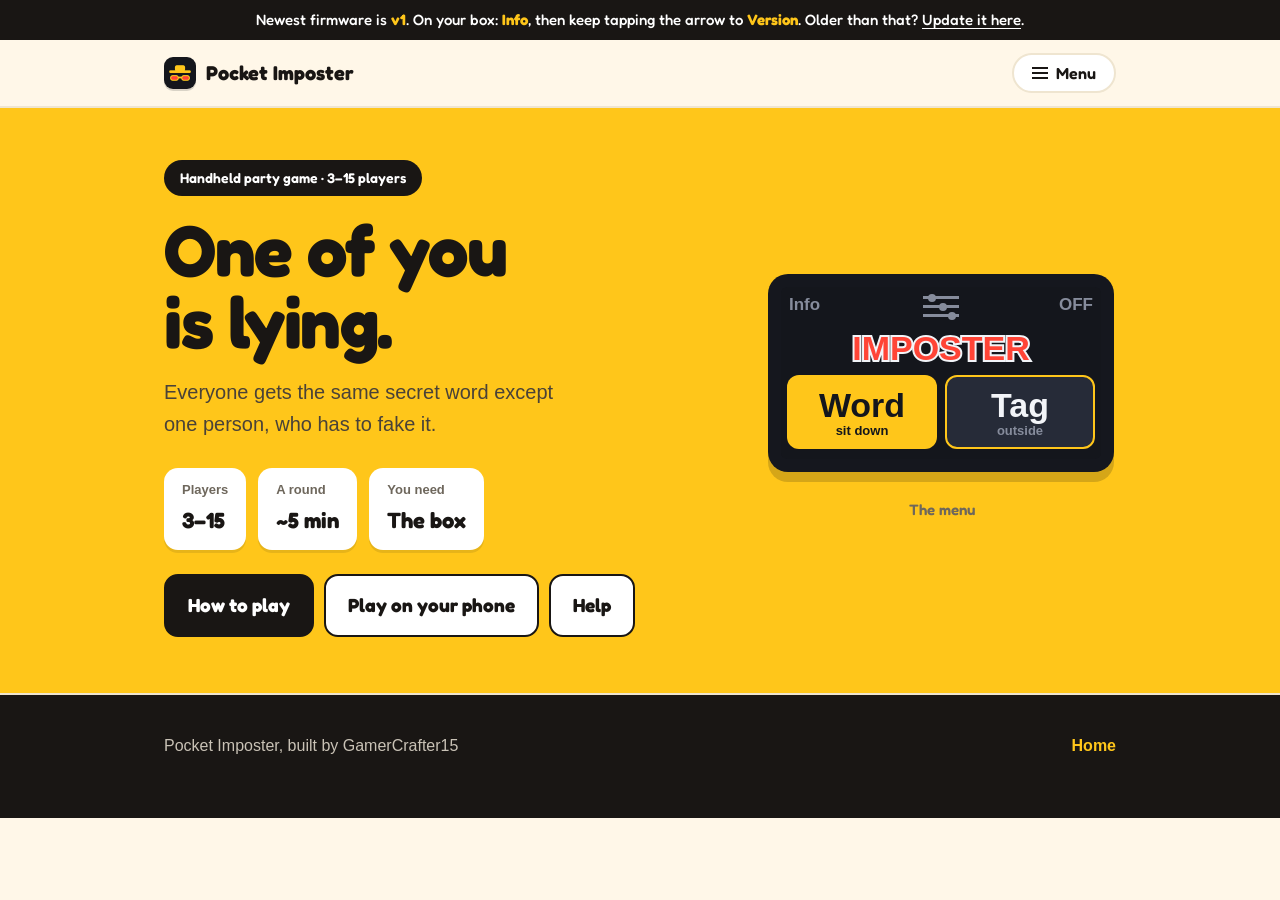
==== index.html @ 40a809a8 "Menu: grouped (Learn / Your box / Help) with an icon on every link Co-Authored-By: Claude Opus 5.5 <" ====
<!doctype html>
<html lang="en">
<head>
<!-- shell:head (generated by tools/site_shell.py - edit there, not here) -->
<meta charset="utf-8">
<meta name="viewport" content="width=device-width,initial-scale=1">
<meta name="robots" content="noindex,nofollow">
<meta name="theme-color" content="#FFC61A">
<link rel="preconnect" href="https://fonts.googleapis.com">
<link rel="preconnect" href="https://fonts.gstatic.com" crossorigin>
<link href="https://fonts.googleapis.com/css2?family=Fredoka:wght@500;600;700&display=swap" rel="stylesheet">
<link rel="stylesheet" href="site.css">
<link rel="icon" type="image/png" href="logo.png">
<link rel="apple-touch-icon" href="apple-touch-icon.png">
<!-- /shell:head -->
<title>Pocket Imposter</title>
<meta name="description" content="How to play Pocket Imposter, the handheld party game. One of you is lying.">
</head>
<body>
<!-- shell:top (generated by tools/site_shell.py - edit there, not here) -->
<div class="vbar" id="vbar">On your box, <b>Info</b> shows which version it's on.
<a href="update/">Update it here</a>.</div>
<div class="bar"><div class="wrap">
  <a class="brand" href="./"><span class="mark"></span><span class="bname">Pocket Imposter</span></a>
  <button class="menubtn" type="button" aria-expanded="false" aria-controls="sitenav"><span class="ico"></span>Menu</button>
  <nav id="sitenav">
    <div class="navrow"><a href="./" aria-current="page"><svg class="nico" viewBox="0 0 24 24" aria-hidden="true" fill="none" stroke="currentColor" stroke-width="2" stroke-linecap="round" stroke-linejoin="round"><path d="M3 11l9-7 9 7"/><path d="M5 10v10h5v-6h4v6h5V10"/></svg><span>Home</span></a><a href="play/" class="navplay"><svg class="nico" viewBox="0 0 24 24" aria-hidden="true" fill="none" stroke="currentColor" stroke-width="2" stroke-linecap="round" stroke-linejoin="round"><rect x="6" y="2" width="12" height="20" rx="3"/><path d="M10.5 9l4 3-4 3z" fill="currentColor"/></svg><span>Play</span></a></div>
    <div class="navsec navsec-learn"><div class="navh">Learn the game</div><div class="navrow"><a href="how-to-play/"><svg class="nico" viewBox="0 0 24 24" aria-hidden="true" fill="none" stroke="currentColor" stroke-width="2" stroke-linecap="round" stroke-linejoin="round"><path d="M3 5h6a3 3 0 0 1 3 3v12a2 2 0 0 0-2-2H3z"/><path d="M21 5h-6a3 3 0 0 0-3 3v12a2 2 0 0 1 2-2h7z"/></svg><span>How to play</span></a><a href="word/"><svg class="nico" viewBox="0 0 24 24" aria-hidden="true" fill="none" stroke="currentColor" stroke-width="2" stroke-linecap="round" stroke-linejoin="round"><path d="M4 5h16v11H10l-5 4v-4H4z"/></svg><span>Word mode</span></a><a href="tag/"><svg class="nico" viewBox="0 0 24 24" aria-hidden="true" fill="none" stroke="currentColor" stroke-width="2" stroke-linecap="round" stroke-linejoin="round"><path d="M8 12V5.5a1.5 1.5 0 0 1 3 0V11"/><path d="M11 11V4.5a1.5 1.5 0 0 1 3 0V11"/><path d="M14 11V6.5a1.5 1.5 0 0 1 3 0V14a7 7 0 0 1-7 7 6 6 0 0 1-6-6v-2.5a1.5 1.5 0 0 1 3 0V14"/></svg><span>Tag mode</span></a><a href="tips/"><svg class="nico" viewBox="0 0 24 24" aria-hidden="true" fill="none" stroke="currentColor" stroke-width="2" stroke-linecap="round" stroke-linejoin="round"><path d="M9 18h6"/><path d="M10 21h4"/><path d="M12 3a6 6 0 0 0-4 10.5c.7.7 1 1.5 1 2.5h6c0-1 .3-1.8 1-2.5A6 6 0 0 0 12 3z"/></svg><span>Quick tips</span></a></div></div>
    <div class="navsec navsec-box"><div class="navh">Your box</div><div class="navrow"><a href="settings/"><svg class="nico" viewBox="0 0 24 24" aria-hidden="true" fill="none" stroke="currentColor" stroke-width="2" stroke-linecap="round" stroke-linejoin="round"><path d="M4 7h9M17 7h3M4 17h3M11 17h9"/><circle cx="15" cy="7" r="2"/><circle cx="9" cy="17" r="2"/></svg><span>Settings</span></a><a href="lock/"><svg class="nico" viewBox="0 0 24 24" aria-hidden="true" fill="none" stroke="currentColor" stroke-width="2" stroke-linecap="round" stroke-linejoin="round"><rect x="5" y="11" width="14" height="10" rx="2"/><path d="M8 11V8a4 4 0 0 1 8 0v3"/></svg><span>Lock</span></a><a href="update/"><svg class="nico" viewBox="0 0 24 24" aria-hidden="true" fill="none" stroke="currentColor" stroke-width="2" stroke-linecap="round" stroke-linejoin="round"><path d="M12 4v11"/><path d="M7 10l5 5 5-5"/><path d="M5 20h14"/></svg><span>Update</span></a><a href="calibrate/"><svg class="nico" viewBox="0 0 24 24" aria-hidden="true" fill="none" stroke="currentColor" stroke-width="2" stroke-linecap="round" stroke-linejoin="round"><circle cx="12" cy="12" r="7"/><circle cx="12" cy="12" r="2" fill="currentColor"/><path d="M12 2v3M12 19v3M2 12h3M19 12h3"/></svg><span>Fix touch</span></a></div></div>
    <div class="navsec navsec-help"><div class="navh">Help</div><div class="navrow"><a href="questions/"><svg class="nico" viewBox="0 0 24 24" aria-hidden="true" fill="none" stroke="currentColor" stroke-width="2" stroke-linecap="round" stroke-linejoin="round"><circle cx="12" cy="12" r="9"/><path d="M9.5 9.5a2.5 2.5 0 1 1 3.4 2.3c-.6.3-.9.8-.9 1.4v.6"/><path d="M12 17.2v.1"/></svg><span>Questions</span></a><a href="feedback/"><svg class="nico" viewBox="0 0 24 24" aria-hidden="true" fill="none" stroke="currentColor" stroke-width="2" stroke-linecap="round" stroke-linejoin="round"><rect x="3" y="5" width="18" height="14" rx="2"/><path d="M3 7l9 6 9-6"/></svg><span>Feedback</span></a></div></div>
  </nav>
</div></div>
<!-- /shell:top -->

<main>
<header class="hero" id="top"><div class="wrap"><div class="grid">
  <div>
    <span class="pill">Handheld party game · 3–15 players</span>
    <h1>One of you<br>is lying.</h1>
    <p class="sub">Everyone gets the same secret word except one person, who has to fake it.</p>
    <dl class="facts">
      <div><dt>Players</dt><dd>3–15</dd></div>
      <div><dt>A round</dt><dd>~5 min</dd></div>
      <div><dt>You need</dt><dd>The box</dd></div>
    </dl>
    <div class="herobtns">
      <a class="go" href="how-to-play/">How to play</a>
      <a class="alt" href="play/">Play on your phone</a>
      <a class="alt" href="help/">Help</a>
    </div>
  </div>
  <div class="shot">
    <div class="frame"><div class="bezel"><div class="screen">
      <div class="s12 dim" style="left:8px;top:9px">Info</div>
      <div style="left:142px;top:8px;width:36px;height:23px">
        <div style="left:0;top:1px;width:36px;height:3px;background:#868C9C"></div>
        <div style="left:5px;top:-1px;width:8px;height:8px;border-radius:50%;background:#868C9C"></div>
        <div style="left:0;top:10px;width:36px;height:3px;background:#868C9C"></div>
        <div style="left:16px;top:8px;width:8px;height:8px;border-radius:50%;background:#868C9C"></div>
        <div style="left:0;top:19px;width:36px;height:3px;background:#868C9C"></div>
        <div style="left:25px;top:17px;width:8px;height:8px;border-radius:50%;background:#868C9C"></div>
      </div>
      <div class="s12 dim" style="right:8px;top:9px">OFF</div>
      <div class="s24 ctr" style="top:44px;color:#FF4436;-webkit-text-stroke:4px #F2F4F8;
        paint-order:stroke fill">IMPOSTER</div>
      <div class="btn" style="left:6px;top:88px;width:150px;height:74px;background:#FFC61A;
        flex-direction:column;gap:2px">
        <span class="s24" style="color:#14161C;position:static">Word</span>
        <span style="color:#14161C;position:static;font-size:13px;font-weight:600">sit down</span></div>
      <div class="btn" style="left:164px;top:88px;width:150px;height:74px;background:#262B38;
        border:2px solid #FFC61A;flex-direction:column;gap:2px">
        <span class="s24" style="position:static">Tag</span>
        <span class="dim" style="position:static;font-size:13px;font-weight:600">outside</span></div>
    </div></div></div>
    <p class="cap">The menu</p>
  </div>
</div></div></header>
</main>

<!-- shell:bottom (generated by tools/site_shell.py - edit there, not here) -->
<footer><div class="wrap">
  <span>Pocket Imposter, built by GamerCrafter15</span>
  <span><a href="./">Home</a></span>
</div></footer>
<script src="site.js" data-root=""></script>
<!-- /shell:bottom -->
</body>
</html>
---- site.css ----
/* Shared by every page of the rules site. Split out of the old single
   page on 2026-10-13 so ten pages don't each carry a copy. */
/* Light, warm and colourful, the way party-game sites actually look. Checked
   against the real ones first: Exploding Kittens sits on cream #fcf8ee,
   Jackbox on near-white with a bright red, Cards Against Humanity on blocks of
   saturated yellow and cyan. Not one of them uses monospace or a near-black
   ground - which is exactly why the previous version read as a hacker terminal.
   The device pictures are drawn in CSS at the firmware's real coordinates. */
:root{
  --cream:#FFF7E8;
  --paper:#FFFFFF;
  --ink:#191614;
  --mut:#6E675C;
  --gold:#FFC61A;
  --red:#E8412F;
  --green:#12A05B;
  --line:#EFE5D0;
  --shadow:0 3px 0 rgba(25,22,20,.10);
  --disp:"Fredoka",-apple-system,BlinkMacSystemFont,"Segoe UI",sans-serif;
  --sans:-apple-system,BlinkMacSystemFont,"Segoe UI",Roboto,"Helvetica Neue",Arial,sans-serif;
}
*{box-sizing:border-box}
/* A class with a display on it outranks the browser's own [hidden] rule, so
   without this the hidden update note stays on screen. */
[hidden]{display:none!important}
html{-webkit-text-size-adjust:100%;scroll-behavior:smooth}
body{margin:0;background:var(--cream);color:var(--ink);font-family:var(--sans);
  font-size:18px;line-height:1.6;-webkit-font-smoothing:antialiased;overflow-x:clip}
.wrap{max-width:1000px;margin:0 auto;padding:0 24px}
.narrow{max-width:660px}

/* ---------- nav ---------- */
.bar{position:sticky;top:0;z-index:20;background:rgba(255,247,232,.94);
  backdrop-filter:blur(8px);border-bottom:2px solid var(--line)}
.bar .wrap{display:flex;align-items:center;gap:12px;height:66px;min-width:0}
.brand{display:flex;align-items:center;gap:10px;text-decoration:none;color:var(--ink);
  font-family:var(--disp);font-weight:700;font-size:20px;white-space:nowrap;flex:0 0 auto}
.mark{width:32px;height:32px;border-radius:9px;flex:none;
  background:#14161C url(logo.png) center/cover;box-shadow:0 2px 0 rgba(0,0,0,.15)}
/* ⚠ No sideways scrolling, at any width - he called it out by name. The old
   bar squeezed ten links into a row that could never hold them and let it
   scroll. Now: a single row when there's genuinely room for every link, and
   below that a Menu button that drops every link down as a grid. The bar gets
   a wider track than the page body so a normal laptop still sees the row.
   Measured: brand 188 + gap 12 + eleven links 862 + padding 48 = 1110. The
   switch is at 1160, leaving 50px for a font that renders a little wider on
   someone else's machine - a row that doesn't fit would push the page sideways. */
.bar .wrap{max-width:1000px;position:relative}
/* Just the logo and a Menu button, at every width. Eleven links across the top
   was "too many buttons"; every page lives in the menu instead. */
.menubtn{margin-left:auto;display:inline-flex;font:600 16px/1 var(--disp);color:var(--ink);
  background:#fff;border:2px solid var(--line);border-radius:999px;padding:10px 18px;
  cursor:pointer;align-items:center;gap:8px}
.menubtn:focus-visible,.bar nav a:focus-visible{outline:3px solid var(--ink);outline-offset:2px}
.menubtn .ico{width:16px;height:2px;background:currentColor;position:relative;display:inline-block}
.menubtn .ico::before,.menubtn .ico::after{content:"";position:absolute;left:0;width:16px;height:2px;background:currentColor}
.menubtn .ico::before{top:-5px}.menubtn .ico::after{top:5px}
.bar nav{display:none;position:absolute;left:0;right:0;top:100%;margin:0;background:var(--cream);
  border-bottom:2px solid var(--line);padding:12px 16px 16px;gap:12px;box-shadow:0 12px 24px rgba(0,0,0,.08);
  max-height:calc(100vh - 80px);overflow-y:auto}
.bar.open nav{display:grid}
/* Groups: a small label, then two links side by side. The icon tile takes the
   group's colour, so Learn / Your box / Help read apart at a glance. */
.navh{font:600 12px/1 var(--disp);letter-spacing:.08em;text-transform:uppercase;color:var(--mut);
  margin:0 0 6px 4px}
.navrow{display:grid;grid-template-columns:1fr 1fr;gap:6px}
.bar nav a{display:flex;align-items:center;gap:10px;font-family:var(--disp);font-weight:600;font-size:16px;
  text-decoration:none;padding:8px 10px;background:#fff;border:2px solid var(--line);border-radius:12px;
  color:var(--ink);white-space:nowrap;min-width:0}
.bar nav a span{overflow:hidden;text-overflow:ellipsis}
.bar nav a:hover{border-color:var(--ink)}
.nico{width:32px;height:32px;padding:6px;border-radius:9px;flex:none;background:var(--line);color:var(--ink)}
.navsec-learn .nico{background:#FDE3DE;color:var(--red)}
.navsec-box .nico{background:#DDF3E7;color:var(--green)}
.navsec-help .nico{background:#E9E4F8;color:#5B45B8}
.bar nav a.navplay{background:var(--gold);border-color:var(--gold)}
.bar nav a.navplay .nico{background:var(--ink);color:var(--gold)}
/* On a computer the menu is a panel under the button, not a full-width sheet. */
@media(min-width:700px){
  .bar nav{left:auto;right:24px;width:440px;top:calc(100% + 8px);border:2px solid var(--line);
    border-radius:16px}
}
@media(max-width:520px){ .bname{display:none} }

/* ---------- hero ---------- */
.hero{background:var(--gold);border-bottom:2px solid var(--line);padding:52px 0 56px}
.hero .grid{display:grid;gap:36px;align-items:center}
@media(min-width:880px){.hero .grid{grid-template-columns:1fr auto;gap:52px}}
.heroplay{margin:22px 0 0;display:flex;flex-wrap:wrap;align-items:center;gap:10px 14px}
.playbtn{display:inline-block;background:var(--ink);color:#fff;font-family:var(--disp);
  font-weight:700;font-size:19px;padding:13px 22px;border-radius:14px;text-decoration:none}
.playbtn:hover{filter:brightness(1.25)}
.heroplay span{font-size:15px;opacity:.8}
.pill{display:inline-block;background:var(--ink);color:#fff;font-family:var(--disp);
  font-weight:600;font-size:14px;padding:7px 16px;border-radius:999px;margin:0 0 18px}
h1{font-family:var(--disp);font-weight:700;font-size:clamp(42px,8.5vw,72px);line-height:1;
  margin:0;letter-spacing:-.02em}
.hero .sub{margin:18px 0 0;font-size:20px;max-width:20em;color:#4A4238;font-weight:500}
.facts{display:flex;gap:12px;margin:28px 0 0;flex-wrap:wrap}
.facts div{background:#fff;border-radius:14px;padding:12px 18px;box-shadow:var(--shadow)}
.facts dt{font-size:13px;color:var(--mut);margin:0;font-weight:600}
.facts dd{margin:2px 0 0;font-family:var(--disp);font-weight:700;font-size:22px}

/* ---------- the device, drawn in CSS ---------- */
.shot{display:flex;flex-direction:column;align-items:center;gap:12px;--s:1}
.frame{width:calc(348px * var(--s));height:calc(200px * var(--s))}
.bezel{background:#15171E;border-radius:20px;padding:13px;width:max-content;
  box-shadow:0 10px 0 rgba(25,22,20,.18);transform:scale(var(--s));transform-origin:top left}
/* line-height:1 is load-bearing, not styling. Every "top" in these pictures is
   the firmware's own y, and the firmware measures a text's box from the top of
   the letters. Inheriting the body's 1.6 put half the leading above every
   string and pushed the letters roughly ten pixels down their own box, which
   is how IMPOSTER ended up sitting on the Word and Tag buttons and how the big
   numbers on the tag screen ended up on top of their captions. */
.screen{width:320px;height:172px;position:relative;overflow:hidden;border-radius:6px;
  background:#14161C;color:#F2F4F8;font-weight:700;line-height:1;
  font-family:"Helvetica Neue",Arial,sans-serif}
.screen *{position:absolute}
/* Quick tips. Numbered badges sit on the mockups and repeat down the legend, so
   a reader can go either way: spot an icon and look it up, or read the list and
   find the icon. Rings rather than arrows - an arrow needs room outside the
   element it points at, and this panel is 320x172 with no margin to spare. */
.guide{display:grid;gap:34px 30px;grid-template-columns:repeat(auto-fit,minmax(340px,1fr));
  margin-top:26px}
.guide>div{min-width:0}
.gtitle{font-family:var(--disp);font-weight:700;font-size:20px;margin:0 0 12px}
.ring{border:2px solid #FF4436;border-radius:7px;
  box-shadow:0 0 0 3px rgba(255,68,54,.25);z-index:4}
.call{width:21px;height:21px;border-radius:50%;background:#FF4436;color:#fff;
  font-family:var(--disp);font-weight:700;font-size:13px;line-height:21px;
  text-align:center;box-shadow:0 0 0 2px #F2F4F8;z-index:5}
.legend{list-style:none;padding:0;margin:16px 0 0}
.legend li{display:grid;grid-template-columns:24px 1fr;gap:11px;align-items:start;
  padding:9px 0;border-top:1px solid var(--line);font-size:17px;line-height:1.5}
.legend li:first-child{border-top:0}
.legend .k{width:21px;height:21px;border-radius:50%;background:#FF4436;color:#fff;
  font-family:var(--disp);font-weight:700;font-size:13px;line-height:21px;text-align:center;
  margin-top:3px}
.cap{font-family:var(--disp);font-weight:600;font-size:15px;color:var(--mut);text-align:center}
@media(max-width:430px){.shot{--s:.80}}
@media(max-width:370px){.shot{--s:.70}}
.s12{font-size:17px}.s18{font-size:25px}.s24{font-size:34px}
.ctr{left:0;right:0;text-align:center}
.dim{color:#868C9C}
.back{left:6px;top:9px;width:50px;height:26px}
.back::before{content:"";position:absolute;left:0;top:2px;width:0;height:0;
  border-top:11px solid transparent;border-bottom:11px solid transparent;
  border-right:14px solid #F2F4F8}
.back::after{content:"";position:absolute;left:13px;top:7px;width:30px;height:12px;background:#F2F4F8}
.fwd{left:254px;top:140px;width:60px;height:26px}
.fwd::before{content:"";position:absolute;left:0;top:7px;width:36px;height:12px;background:#FFC61A}
.fwd::after{content:"";position:absolute;left:34px;top:2px;width:0;height:0;
  border-top:11px solid transparent;border-bottom:11px solid transparent;
  border-left:22px solid #FFC61A}
.box{left:10px;top:36px;width:300px;height:78px;border-radius:10px;background:#262B38}
.hold{left:112px;top:118px;width:96px;height:52px;border-radius:26px;background:#FF4436;border:3px solid #F2F4F8;box-sizing:border-box;display:flex;align-items:center;justify-content:center;font-size:17px;color:#fff}.hold.on{background:#3AC75A}.s9{font-size:13px;font-weight:400}.tile{position:absolute;background:#262B38;border-radius:10px}.gbar{position:absolute;background:#FFC61A;border-radius:8px;color:#14161C;display:flex;align-items:center;justify-content:center;font-size:17px}
.btn{border-radius:12px;display:flex;align-items:center;justify-content:center}
/* the top-bar icons, at the coordinates the firmware draws them: padlock
   centred on x 199, home on 250, settings on 296 */
.pad{left:190px;top:6px;width:18px;height:24px}
.pad::before{content:"";position:absolute;left:3px;top:1px;width:12px;height:12px;
  border-radius:50%;border:2px solid #FFC61A;box-sizing:border-box}
.pad::after{content:"";position:absolute;left:0;top:10px;width:18px;height:14px;
  border-radius:3px;background:#FFC61A}
.home{left:236px;top:7px;width:28px;height:23px}
.home::before{content:"";position:absolute;left:0;top:0;width:0;height:0;
  border-left:14px solid transparent;border-right:14px solid transparent;
  border-bottom:12px solid #868C9C}
.home::after{content:"";position:absolute;left:5px;top:10px;width:18px;height:13px;background:#868C9C}

/* ---------- sections ---------- */
/* Version banner. Slim, above everything, and it names the newest build
   rather than pretending to know what the reader is running - the page has no
   way to ask their box. Telling them where to look is the useful half. */
.vbar{background:var(--ink);color:#fff;font-family:var(--disp);font-weight:500;
  font-size:15px;line-height:1.45;padding:9px 18px;text-align:center}
.vbar b{font-weight:700;color:var(--yellow,#FFC61A)}
.vbar a{color:#fff;text-underline-offset:3px}
@media(max-width:560px){.vbar{font-size:13.5px;padding:8px 12px}}
section{padding:72px 0}
section.white{background:var(--paper);border-top:2px solid var(--line);
  border-bottom:2px solid var(--line)}
.tag{display:inline-block;font-family:var(--disp);font-weight:700;font-size:14px;
  padding:6px 14px;border-radius:999px;margin:0 0 14px}
.tag.g{background:#FFF0C2;color:#8A6200}
.tag.r{background:#FFE3DE;color:#B32A1B}
.tag.b{background:#E3ECFF;color:#1F4BA8}
h2{font-family:var(--disp);font-weight:700;font-size:clamp(29px,5vw,40px);line-height:1.1;
  margin:0;letter-spacing:-.02em}
.intro{margin:14px 0 0;font-size:19px;color:var(--mut);max-width:32em}
h3{font-family:var(--disp);font-weight:600;font-size:24px;margin:34px 0 2px}
p{margin:12px 0 0;max-width:33em}
ul{margin:14px 0 0;padding:0;list-style:none;max-width:33em}
ul li{position:relative;padding-left:26px;margin:11px 0}
ul li::before{content:"";position:absolute;left:0;top:9px;width:11px;height:11px;
  border-radius:50%;background:var(--gold);box-shadow:0 1px 0 rgba(0,0,0,.12)}
strong{font-weight:700}

.steps{display:grid;gap:16px;margin:28px 0 0;padding:0;list-style:none}
@media(min-width:720px){.steps{grid-template-columns:repeat(3,1fr)}}
.steps li{background:var(--cream);border-radius:18px;padding:22px;box-shadow:var(--shadow)}
.steps .n{width:38px;height:38px;border-radius:12px;background:var(--gold);
  font-family:var(--disp);font-weight:700;font-size:19px;display:flex;align-items:center;
  justify-content:center;margin-bottom:14px}
.steps b{display:block;font-family:var(--disp);font-weight:600;font-size:20px}
.steps span{color:var(--mut);font-size:17px}

.split{display:grid;gap:32px;margin:36px 0 0;align-items:center}
@media(min-width:820px){
  .split{grid-template-columns:1fr auto;gap:48px}
  .split.flip .shot{order:-1}
}

.note{background:var(--cream);border-radius:16px;padding:20px 22px;margin:26px 0 0;
  max-width:33em;box-shadow:var(--shadow)}
.note b{display:block;font-family:var(--disp);font-weight:700;font-size:17px;margin-bottom:4px}
.note p{margin:0;font-size:17px;color:var(--mut)}

.win{display:grid;gap:14px;margin:30px 0 0;max-width:33em}
@media(min-width:540px){.win{grid-template-columns:1fr 1fr}}
.win div{border-radius:18px;padding:20px;color:#fff;box-shadow:var(--shadow)}
.win .c{background:var(--green)}
.win .i{background:var(--red)}
.win b{display:block;font-family:var(--disp);font-weight:700;font-size:20px;margin-bottom:3px}
.win p{margin:0;font-size:17px;max-width:none}

table{width:100%;max-width:33em;border-collapse:separate;border-spacing:0 8px;margin:18px 0 0}
th{text-align:left;font-family:var(--disp);font-weight:600;font-size:15px;color:var(--mut);
  padding:0 14px}
th:last-child{text-align:right}
td{background:var(--cream);padding:14px;font-size:17px;font-weight:500}
td:first-child{border-radius:12px 0 0 12px}
td:last-child{border-radius:0 12px 12px 0;text-align:right;font-family:var(--disp);font-weight:700}

dl.ref{margin:24px 0 0}
dl.ref div{display:flex;gap:18px;background:var(--cream);border-radius:14px;padding:16px 18px;
  margin-bottom:10px;box-shadow:var(--shadow)}
dl.ref dt{flex:0 0 130px;font-family:var(--disp);font-weight:600;font-size:17px}
dl.ref dd{margin:0;color:var(--mut);font-size:17px}
@media(max-width:470px){dl.ref div{flex-direction:column;gap:2px}dl.ref dt{flex:none}}


/* ---------- report form ---------- */
.report{background:var(--ink);color:#fff}
.report h2{color:#fff}
.report .intro{color:#B9B1A4}
.report form{margin:26px 0 0;max-width:33em;display:grid;gap:12px}
.report label{font-family:var(--disp);font-weight:600;font-size:16px;color:#E6DFD3}
.report input,.report textarea{font-family:var(--sans);font-size:17px;width:100%;
  padding:14px 16px;border-radius:14px;border:2px solid #3A342C;background:#231F1B;
  color:#fff}
.report input:focus,.report textarea:focus{outline:none;border-color:var(--gold)}
.report textarea{min-height:130px;resize:vertical}
.report button{font-family:var(--disp);font-weight:700;font-size:19px;color:var(--ink);
  background:var(--gold);border:0;border-radius:14px;padding:16px 26px;cursor:pointer;
  box-shadow:0 4px 0 #B98C00;justify-self:start}
.report button:hover{background:#FFD34D}
.report button:active{transform:translateY(2px);box-shadow:0 2px 0 #B98C00}
.report .small{font-size:15px;color:#9A9186;margin-top:4px}
.report .small.bad{color:#FFB3A8}
/* the cream note sits on the dark section, so its heading needs its ink back */
.report .note b{color:var(--ink)}
.hp{position:absolute;left:-9999px}

/* the two feedback kinds, and the reply tick */
.report .pick{display:grid;gap:10px;margin:2px 0 6px}
@media(min-width:560px){.report .pick{grid-template-columns:1fr 1fr}}
.report .opt{display:flex;gap:12px;align-items:flex-start;background:#231F1B;
  border:2px solid #3A342C;border-radius:14px;padding:14px 16px;cursor:pointer}
.report .opt:has(input:checked){border-color:var(--gold);background:#2C261F}
.report .opt span{font-family:var(--sans);font-weight:400;font-size:15px;color:#9A9186}
.report .opt b{display:block;font-family:var(--disp);font-weight:600;font-size:17px;
  color:#E6DFD3;margin-bottom:2px}
.report .tick{display:flex;gap:12px;align-items:flex-start;cursor:pointer;
  font-family:var(--sans);font-weight:400;font-size:16px;color:#B9B1A4;margin:2px 0 0}
.report .opt input,.report .tick input{flex:none;width:20px;height:20px;margin:2px 0 0;
  padding:0;border:0;border-radius:0;background:none;accent-color:var(--gold)}

/* ---------- update your box ----------
   The button is Espressif's own web component. It talks to the board over Web
   Serial, which is why the browser list below is a hard requirement and not a
   recommendation - Safari and Firefox have no Web Serial at all, so there is
   nothing to fall back to. Same gold button as the feedback form, so the page
   does not sprout a second button style. */
esp-web-install-button{display:block;margin:22px 0 0}
.flashbtn{font-family:var(--disp);font-weight:700;font-size:19px;color:var(--ink);
  background:var(--gold);border:0;border-radius:14px;padding:16px 26px;cursor:pointer;
  box-shadow:0 4px 0 #B98C00}
.flashbtn:hover{background:#FFD34D}
.flashbtn:active{transform:translateY(2px);box-shadow:0 2px 0 #B98C00}
.warn{display:block;max-width:33em;margin:22px 0 0;font-weight:600;color:#B32A1B}

/* ---------- how far along the update is ----------
   The installer draws its own progress inside its dialog, but that lives in a
   shadow root the page cannot reach, and it is a thin grey line nobody reads.
   This is the same numbers, on the page, big enough to see from across a
   table. The percentage is the real one the flasher reports while it writes.
   There is deliberately no bar at all until writing actually starts, because a
   bar sitting at nought would be a lie about what the box is doing. Until then
   it says which stage it is on in words. */
.ustat{max-width:33em;margin:22px 0 0;background:var(--paper);border:2px solid var(--line);
  border-radius:18px;padding:20px 22px;box-shadow:var(--shadow)}
.ustat b{display:block;font-family:var(--disp);font-weight:700;font-size:21px;line-height:1.2}
.ustat.done b{color:var(--green)}
.ustat.bad b{color:var(--red)}
.ustat p{margin:6px 0 0;font-size:17px;color:var(--mut)}
.ubar{position:relative;height:46px;margin:16px 0 0;border-radius:14px;
  background:var(--line);overflow:hidden}
.ufill{position:absolute;left:0;top:0;bottom:0;width:0;border-radius:14px;
  background:var(--gold);transition:width .2s linear}
.ustat.done .ufill{background:var(--green)}
.upct{position:absolute;left:0;right:0;top:0;bottom:0;display:flex;align-items:center;
  justify-content:center;font-family:var(--disp);font-weight:700;font-size:21px;color:var(--ink)}
.ustat.done .upct{color:#fff}
@media(prefers-reduced-motion:reduce){.ufill{transition:none}}

/* a link that reads as a link on the cream ground */
a.more{color:var(--ink);font-family:var(--disp);font-weight:600;text-decoration:none;
  box-shadow:inset 0 -3px 0 var(--gold)}
a.more:hover{box-shadow:inset 0 -22px 0 var(--gold)}
footer{background:var(--ink);color:#C9C2B6;padding:38px 0 60px;font-size:16px}
footer .wrap{display:flex;flex-wrap:wrap;gap:10px;justify-content:space-between;align-items:center}
footer a{color:var(--gold);text-decoration:none;font-weight:600}

/* ---------- pages ---------- */
/* The page you're on, in the nav. */
.bar nav a[aria-current="page"]{border-color:var(--ink);background:#FFF0C2}
/* Home: one card per page instead of one endless page. */
.hub{padding:44px 0 64px}
.hub h2{margin:0 0 16px}
.pcards{display:grid;grid-template-columns:repeat(auto-fill,minmax(230px,1fr));gap:14px}
.pcard{display:flex;flex-direction:column;gap:4px;background:#fff;border:2px solid var(--line);
  border-radius:16px;padding:18px 18px 16px;text-decoration:none;color:var(--ink);box-shadow:var(--shadow)}
.pcard b{font-family:var(--disp);font-size:21px;font-weight:700}
.pcard span{color:var(--mut);font-size:16px;line-height:1.35}
.pcard:hover{border-color:var(--ink)}
.pcard:focus-visible{outline:3px solid var(--ink);outline-offset:2px}
.pcard.dark{background:var(--ink);border-color:var(--ink);color:#fff}
.pcard.dark span{color:#D8D0C2}


/* Home: three buttons and nothing else to choose from. */
.herobtns{display:flex;flex-wrap:wrap;gap:10px;margin:24px 0 0}
.herobtns a{display:inline-block;font-family:var(--disp);font-weight:700;font-size:19px;
  text-decoration:none;border-radius:14px;padding:14px 22px;border:2px solid var(--ink)}
.herobtns a.go{background:var(--ink);color:#fff}
.herobtns a.alt{background:#fff;color:var(--ink)}
.herobtns a:hover{filter:brightness(1.12)}
.herobtns a:focus-visible{outline:3px solid var(--ink);outline-offset:3px}
@media(max-width:520px){ .herobtns a{flex:1 1 100%;text-align:center} }
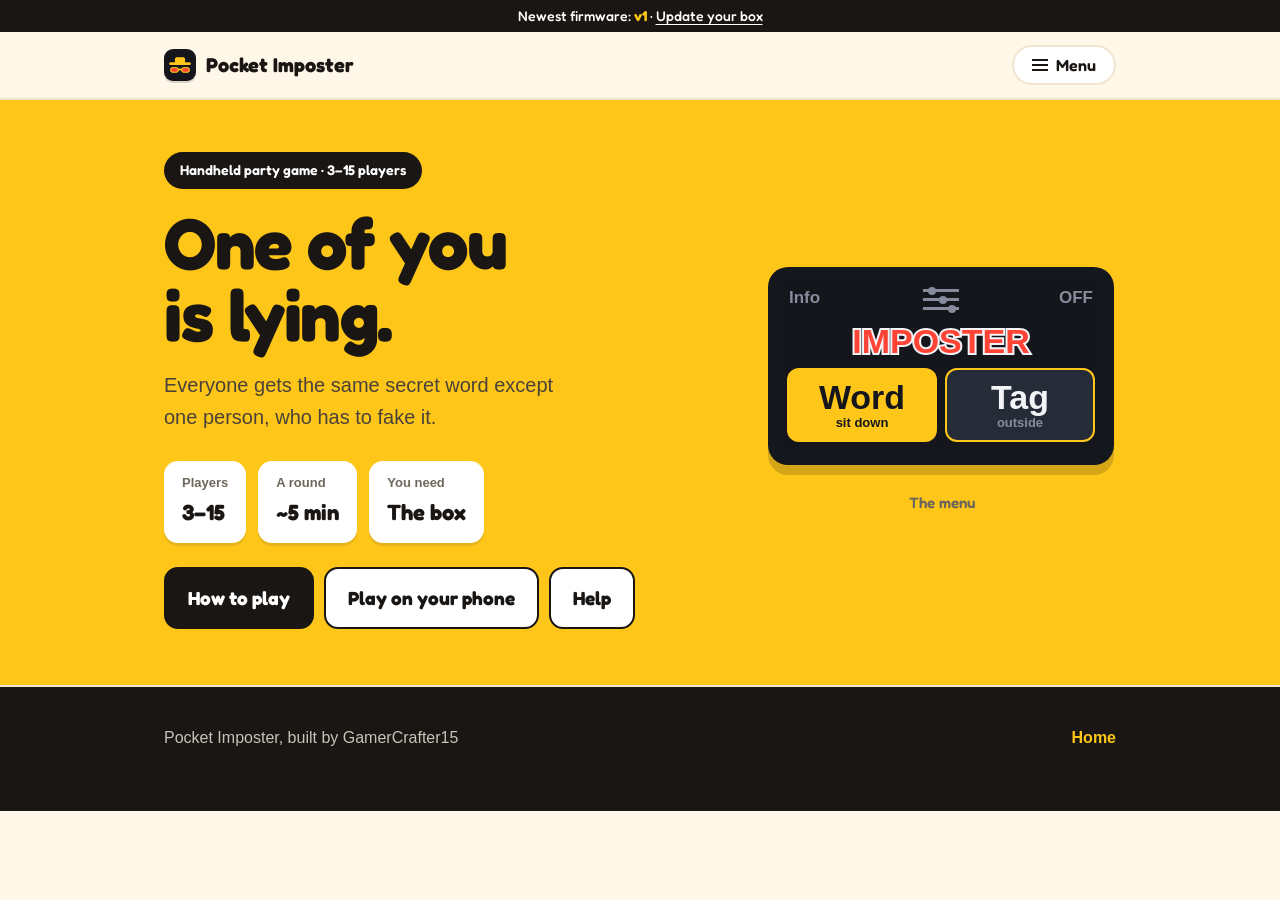
==== commit 9207afbf: "Back button on every page, page icons, Previous/Next, tap-to-open questions, shorter banner, a way o" ====
--- a/index.html
+++ b/index.html
@@ -18,8 +18,7 @@
 </head>
 <body>
 <!-- shell:top (generated by tools/site_shell.py - edit there, not here) -->
-<div class="vbar" id="vbar">On your box, <b>Info</b> shows which version it's on.
-<a href="update/">Update it here</a>.</div>
+<div class="vbar" id="vbar"><a href="update/">Update your box</a></div>
 <div class="bar"><div class="wrap">
   <a class="brand" href="./"><span class="mark"></span><span class="bname">Pocket Imposter</span></a>
   <button class="menubtn" type="button" aria-expanded="false" aria-controls="sitenav"><span class="ico"></span>Menu</button>
--- a/site.css
+++ b/site.css
@@ -48,6 +48,13 @@
 .bar .wrap{max-width:1000px;position:relative}
 /* Just the logo and a Menu button, at every width. Eleven links across the top
    was "too many buttons"; every page lives in the menu instead. */
+/* Back, on every page but home. Top left, where a phone puts it. */
+.backbtn{display:inline-flex;align-items:center;gap:2px;flex:none;font:600 16px/1 var(--disp);
+  color:var(--ink);text-decoration:none;background:#fff;border:2px solid var(--line);
+  border-radius:999px;padding:8px 14px 8px 8px}
+.backbtn svg{width:20px;height:20px}
+.backbtn:hover{border-color:var(--ink)}
+.backbtn:focus-visible{outline:3px solid var(--ink);outline-offset:2px}
 .menubtn{margin-left:auto;display:inline-flex;font:600 16px/1 var(--disp);color:var(--ink);
   background:#fff;border:2px solid var(--line);border-radius:999px;padding:10px 18px;
   cursor:pointer;align-items:center;gap:8px}
@@ -173,13 +180,20 @@
    rather than pretending to know what the reader is running - the page has no
    way to ask their box. Telling them where to look is the useful half. */
 .vbar{background:var(--ink);color:#fff;font-family:var(--disp);font-weight:500;
-  font-size:15px;line-height:1.45;padding:9px 18px;text-align:center}
+  font-size:14px;line-height:1.3;padding:7px 16px;text-align:center}
 .vbar b{font-weight:700;color:var(--yellow,#FFC61A)}
 .vbar a{color:#fff;text-underline-offset:3px}
-@media(max-width:560px){.vbar{font-size:13.5px;padding:8px 12px}}
+@media(max-width:560px){.vbar{font-size:13px;padding:6px 12px}}
 section{padding:72px 0}
+/* Phones: the heading was starting a thumb's length down the screen. */
+@media(max-width:560px){section{padding:36px 0 48px}}
 section.white{background:var(--paper);border-top:2px solid var(--line);
   border-bottom:2px solid var(--line)}
+/* The chip above each page heading: the same icon and colour as the menu
+   button that opens the page. */
+.ptag{display:inline-flex;align-items:center;gap:8px;font:700 15px/1 var(--disp);color:var(--ink);
+  background:#fff;border:2px solid var(--line);border-radius:999px;padding:4px 14px 4px 4px;margin:0 0 14px}
+.ptag .nico{width:30px;height:30px;padding:6px}
 .tag{display:inline-block;font-family:var(--disp);font-weight:700;font-size:14px;
   padding:6px 14px;border-radius:999px;margin:0 0 14px}
 .tag.g{background:#FFF0C2;color:#8A6200}
@@ -348,3 +362,32 @@
 .herobtns a:hover{filter:brightness(1.12)}
 .herobtns a:focus-visible{outline:3px solid var(--ink);outline-offset:3px}
 @media(max-width:520px){ .herobtns a{flex:1 1 100%;text-align:center} }
+
+/* ---------- previous / next ---------- */
+/* At the bottom of every page, in menu order, so the site reads front to back
+   without opening the menu. */
+.pager{display:grid;grid-template-columns:1fr 1fr;gap:10px;margin:0 auto 44px}
+.pg{display:flex;flex-direction:column;gap:8px;min-width:0;text-decoration:none;color:var(--ink);
+  background:#fff;border:2px solid var(--line);border-radius:16px;padding:12px 14px}
+.pg:hover{border-color:var(--ink)}
+.pg small{display:flex;align-items:center;gap:2px;font:600 12px/1 var(--disp);color:var(--mut);
+  letter-spacing:.08em;text-transform:uppercase}
+.pg small svg{width:15px;height:15px}
+.pg b{display:flex;align-items:center;gap:10px;font:600 17px/1.15 var(--disp);min-width:0}
+.pg .nico{width:30px;height:30px;padding:6px}
+.pg.next{align-items:flex-end;text-align:right}
+.pg.next b{flex-direction:row-reverse}
+
+/* ---------- questions ---------- */
+/* Tap a question to open it. A wall of answers was the "too many words". */
+.qa{background:#fff;border:2px solid var(--line);border-radius:14px;margin:0 0 8px}
+.qa summary{list-style:none;cursor:pointer;padding:14px 48px 14px 16px;position:relative;
+  font:600 17px/1.3 var(--disp)}
+.qa summary::-webkit-details-marker{display:none}
+.qa summary::after{content:"+";position:absolute;right:16px;top:50%;transform:translateY(-50%);
+  font:600 24px/1 var(--disp);color:var(--mut)}
+.qa[open] summary::after{content:"\2212"}
+.qa[open]{border-color:var(--ink)}
+.qa summary:focus-visible{outline:3px solid var(--ink);outline-offset:2px;border-radius:12px}
+.qa p{margin:0;padding:0 16px 16px;color:var(--mut);font-size:17px}
+.qas{margin:24px 0 0}
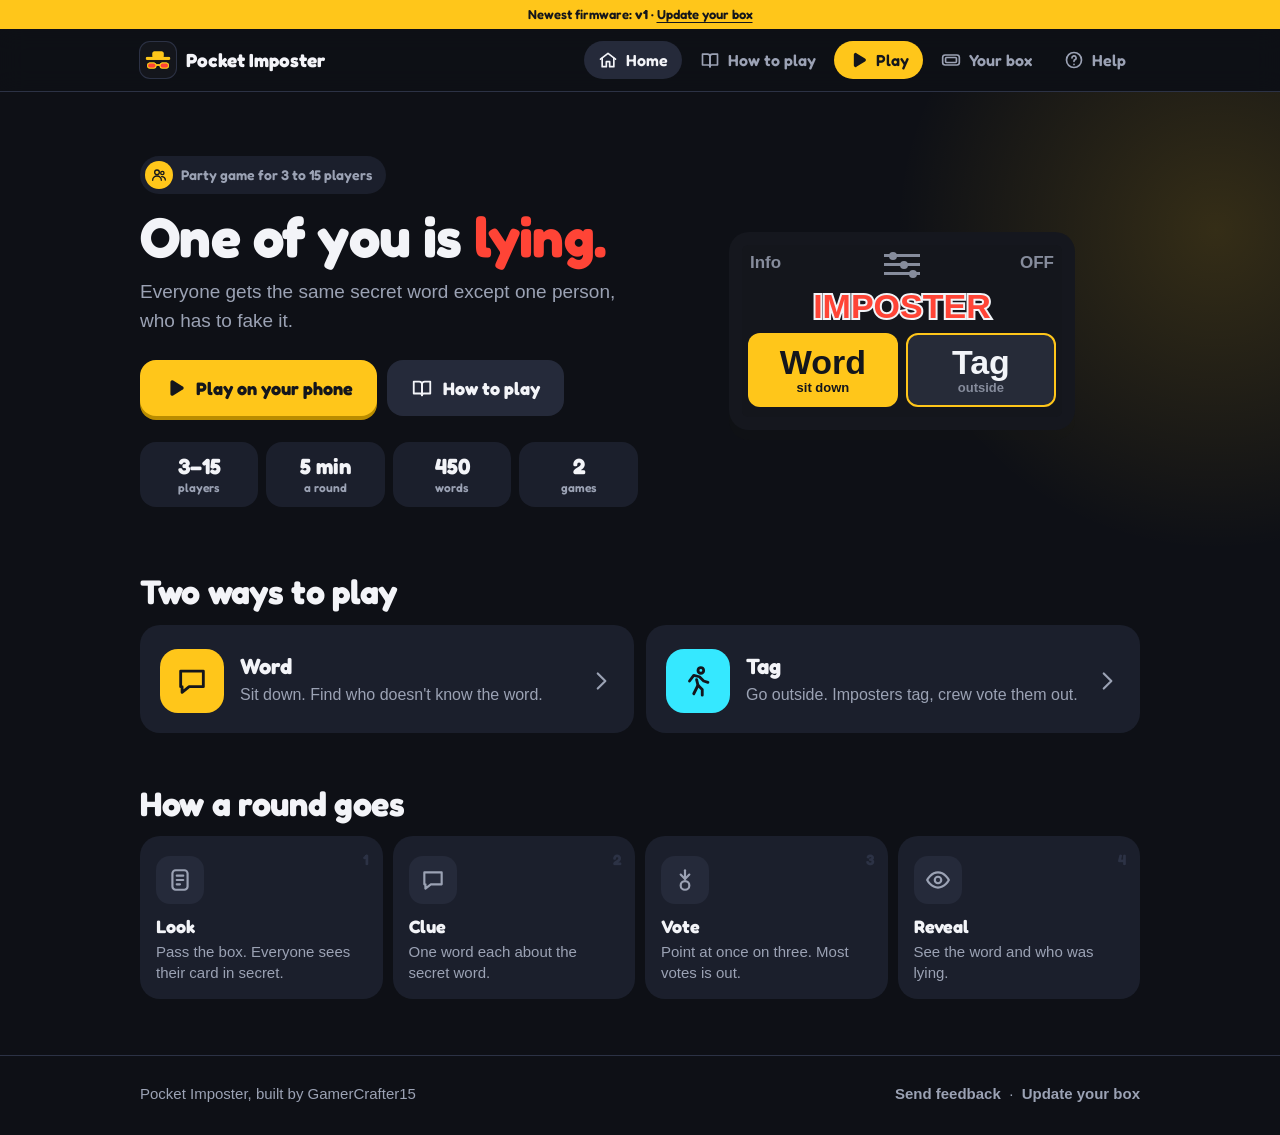
==== commit 8941eaaa: "Remake: dark game look, tab bar, 5 pages instead of 11 Home, How to play (Word/Tag switch), Play, Yo" ====
--- a/index.html
+++ b/index.html
@@ -3,9 +3,9 @@
 <head>
 <!-- shell:head (generated by tools/site_shell.py - edit there, not here) -->
 <meta charset="utf-8">
-<meta name="viewport" content="width=device-width,initial-scale=1">
+<meta name="viewport" content="width=device-width,initial-scale=1,viewport-fit=cover">
 <meta name="robots" content="noindex,nofollow">
-<meta name="theme-color" content="#FFC61A">
+<meta name="theme-color" content="#0E1016">
 <link rel="preconnect" href="https://fonts.googleapis.com">
 <link rel="preconnect" href="https://fonts.gstatic.com" crossorigin>
 <link href="https://fonts.googleapis.com/css2?family=Fredoka:wght@500;600;700&display=swap" rel="stylesheet">
@@ -14,38 +14,32 @@
 <link rel="apple-touch-icon" href="apple-touch-icon.png">
 <!-- /shell:head -->
 <title>Pocket Imposter</title>
-<meta name="description" content="How to play Pocket Imposter, the handheld party game. One of you is lying.">
+<meta name="description" content="Pocket Imposter: the handheld party game where one of you is lying.">
 </head>
 <body>
 <!-- shell:top (generated by tools/site_shell.py - edit there, not here) -->
 <div class="vbar" id="vbar"><a href="update/">Update your box</a></div>
-<div class="bar"><div class="wrap">
-  <a class="brand" href="./"><span class="mark"></span><span class="bname">Pocket Imposter</span></a>
-  <button class="menubtn" type="button" aria-expanded="false" aria-controls="sitenav"><span class="ico"></span>Menu</button>
-  <nav id="sitenav">
-    <div class="navrow"><a href="./" aria-current="page"><svg class="nico" viewBox="0 0 24 24" aria-hidden="true" fill="none" stroke="currentColor" stroke-width="2" stroke-linecap="round" stroke-linejoin="round"><path d="M3 11l9-7 9 7"/><path d="M5 10v10h5v-6h4v6h5V10"/></svg><span>Home</span></a><a href="play/" class="navplay"><svg class="nico" viewBox="0 0 24 24" aria-hidden="true" fill="none" stroke="currentColor" stroke-width="2" stroke-linecap="round" stroke-linejoin="round"><rect x="6" y="2" width="12" height="20" rx="3"/><path d="M10.5 9l4 3-4 3z" fill="currentColor"/></svg><span>Play</span></a></div>
-    <div class="navsec navsec-learn"><div class="navh">Learn the game</div><div class="navrow"><a href="how-to-play/"><svg class="nico" viewBox="0 0 24 24" aria-hidden="true" fill="none" stroke="currentColor" stroke-width="2" stroke-linecap="round" stroke-linejoin="round"><path d="M3 5h6a3 3 0 0 1 3 3v12a2 2 0 0 0-2-2H3z"/><path d="M21 5h-6a3 3 0 0 0-3 3v12a2 2 0 0 1 2-2h7z"/></svg><span>How to play</span></a><a href="word/"><svg class="nico" viewBox="0 0 24 24" aria-hidden="true" fill="none" stroke="currentColor" stroke-width="2" stroke-linecap="round" stroke-linejoin="round"><path d="M4 5h16v11H10l-5 4v-4H4z"/></svg><span>Word mode</span></a><a href="tag/"><svg class="nico" viewBox="0 0 24 24" aria-hidden="true" fill="none" stroke="currentColor" stroke-width="2" stroke-linecap="round" stroke-linejoin="round"><path d="M8 12V5.5a1.5 1.5 0 0 1 3 0V11"/><path d="M11 11V4.5a1.5 1.5 0 0 1 3 0V11"/><path d="M14 11V6.5a1.5 1.5 0 0 1 3 0V14a7 7 0 0 1-7 7 6 6 0 0 1-6-6v-2.5a1.5 1.5 0 0 1 3 0V14"/></svg><span>Tag mode</span></a><a href="tips/"><svg class="nico" viewBox="0 0 24 24" aria-hidden="true" fill="none" stroke="currentColor" stroke-width="2" stroke-linecap="round" stroke-linejoin="round"><path d="M9 18h6"/><path d="M10 21h4"/><path d="M12 3a6 6 0 0 0-4 10.5c.7.7 1 1.5 1 2.5h6c0-1 .3-1.8 1-2.5A6 6 0 0 0 12 3z"/></svg><span>Quick tips</span></a></div></div>
-    <div class="navsec navsec-box"><div class="navh">Your box</div><div class="navrow"><a href="settings/"><svg class="nico" viewBox="0 0 24 24" aria-hidden="true" fill="none" stroke="currentColor" stroke-width="2" stroke-linecap="round" stroke-linejoin="round"><path d="M4 7h9M17 7h3M4 17h3M11 17h9"/><circle cx="15" cy="7" r="2"/><circle cx="9" cy="17" r="2"/></svg><span>Settings</span></a><a href="lock/"><svg class="nico" viewBox="0 0 24 24" aria-hidden="true" fill="none" stroke="currentColor" stroke-width="2" stroke-linecap="round" stroke-linejoin="round"><rect x="5" y="11" width="14" height="10" rx="2"/><path d="M8 11V8a4 4 0 0 1 8 0v3"/></svg><span>Lock</span></a><a href="update/"><svg class="nico" viewBox="0 0 24 24" aria-hidden="true" fill="none" stroke="currentColor" stroke-width="2" stroke-linecap="round" stroke-linejoin="round"><path d="M12 4v11"/><path d="M7 10l5 5 5-5"/><path d="M5 20h14"/></svg><span>Update</span></a><a href="calibrate/"><svg class="nico" viewBox="0 0 24 24" aria-hidden="true" fill="none" stroke="currentColor" stroke-width="2" stroke-linecap="round" stroke-linejoin="round"><circle cx="12" cy="12" r="7"/><circle cx="12" cy="12" r="2" fill="currentColor"/><path d="M12 2v3M12 19v3M2 12h3M19 12h3"/></svg><span>Fix touch</span></a></div></div>
-    <div class="navsec navsec-help"><div class="navh">Help</div><div class="navrow"><a href="questions/"><svg class="nico" viewBox="0 0 24 24" aria-hidden="true" fill="none" stroke="currentColor" stroke-width="2" stroke-linecap="round" stroke-linejoin="round"><circle cx="12" cy="12" r="9"/><path d="M9.5 9.5a2.5 2.5 0 1 1 3.4 2.3c-.6.3-.9.8-.9 1.4v.6"/><path d="M12 17.2v.1"/></svg><span>Questions</span></a><a href="feedback/"><svg class="nico" viewBox="0 0 24 24" aria-hidden="true" fill="none" stroke="currentColor" stroke-width="2" stroke-linecap="round" stroke-linejoin="round"><rect x="3" y="5" width="18" height="14" rx="2"/><path d="M3 7l9 6 9-6"/></svg><span>Feedback</span></a></div></div>
-  </nav>
-</div></div>
+<header class="bar"><div class="wrap">
+  <a class="brand" href="./"><span class="mark"></span><span>Pocket Imposter</span></a>
+  <nav class="toptabs" aria-label="Pages"><a href="./" aria-current="page"><svg viewBox="0 0 24 24" aria-hidden="true" fill="none" stroke="currentColor" stroke-width="2" stroke-linecap="round" stroke-linejoin="round"><path d="M3 11l9-7 9 7"/><path d="M5 10v10h5v-6h4v6h5V10"/></svg>Home</a><a href="how-to-play/"><svg viewBox="0 0 24 24" aria-hidden="true" fill="none" stroke="currentColor" stroke-width="2" stroke-linecap="round" stroke-linejoin="round"><path d="M3 5h6a3 3 0 0 1 3 3v12a2 2 0 0 0-2-2H3z"/><path d="M21 5h-6a3 3 0 0 0-3 3v12a2 2 0 0 1 2-2h7z"/></svg>How to play</a><a href="play/" class="play"><svg viewBox="0 0 24 24" aria-hidden="true" fill="none" stroke="currentColor" stroke-width="2" stroke-linecap="round" stroke-linejoin="round"><path d="M8 5.5v13a1 1 0 0 0 1.5.9l10.4-6.5a1 1 0 0 0 0-1.8L9.5 4.6A1 1 0 0 0 8 5.5z" fill="currentColor"/></svg>Play</a><a href="box/"><svg viewBox="0 0 24 24" aria-hidden="true" fill="none" stroke="currentColor" stroke-width="2" stroke-linecap="round" stroke-linejoin="round"><rect x="2" y="6" width="20" height="12" rx="3"/><rect x="5.5" y="9" width="13" height="6" rx="1.2"/></svg>Your box</a><a href="help/"><svg viewBox="0 0 24 24" aria-hidden="true" fill="none" stroke="currentColor" stroke-width="2" stroke-linecap="round" stroke-linejoin="round"><circle cx="12" cy="12" r="9"/><path d="M9.5 9.5a2.5 2.5 0 1 1 3.4 2.3c-.6.3-.9.8-.9 1.4v.6"/><path d="M12 17.2v.1"/></svg>Help</a></nav>
+</div></header>
 <!-- /shell:top -->
 
 <main>
-<header class="hero" id="top"><div class="wrap"><div class="grid">
+<section class="hero"><div class="wrap"><div class="grid">
   <div>
-    <span class="pill">Handheld party game · 3–15 players</span>
-    <h1>One of you<br>is lying.</h1>
-    <p class="sub">Everyone gets the same secret word except one person, who has to fake it.</p>
-    <dl class="facts">
-      <div><dt>Players</dt><dd>3–15</dd></div>
-      <div><dt>A round</dt><dd>~5 min</dd></div>
-      <div><dt>You need</dt><dd>The box</dd></div>
-    </dl>
-    <div class="herobtns">
-      <a class="go" href="how-to-play/">How to play</a>
-      <a class="alt" href="play/">Play on your phone</a>
-      <a class="alt" href="help/">Help</a>
+    <span class="chip gold"><i><svg viewBox="0 0 24 24" aria-hidden="true" fill="none" stroke="currentColor" stroke-width="2" stroke-linecap="round" stroke-linejoin="round"><circle cx="9" cy="8" r="3.5"/><path d="M2.5 20a6.5 6.5 0 0 1 13 0"/><circle cx="17" cy="9" r="2.5"/><path d="M16 14.5a5 5 0 0 1 5.5 5"/></svg></i>Party game for 3 to 15 players</span>
+    <h1>One of you is <em>lying.</em></h1>
+    <p class="lede">Everyone gets the same secret word except one person, who has to fake it.</p>
+    <div class="ctas">
+      <a class="cta gold" href="play/"><svg viewBox="0 0 24 24" aria-hidden="true" fill="none" stroke="currentColor" stroke-width="2" stroke-linecap="round" stroke-linejoin="round"><path d="M8 5.5v13a1 1 0 0 0 1.5.9l10.4-6.5a1 1 0 0 0 0-1.8L9.5 4.6A1 1 0 0 0 8 5.5z" fill="currentColor"/></svg>Play on your phone</a>
+      <a class="cta ghost" href="how-to-play/"><svg viewBox="0 0 24 24" aria-hidden="true" fill="none" stroke="currentColor" stroke-width="2" stroke-linecap="round" stroke-linejoin="round"><path d="M3 5h6a3 3 0 0 1 3 3v12a2 2 0 0 0-2-2H3z"/><path d="M21 5h-6a3 3 0 0 0-3 3v12a2 2 0 0 1 2-2h7z"/></svg>How to play</a>
+    </div>
+    <div class="stats">
+      <div><b>3&ndash;15</b><span>players</span></div>
+      <div><b>5 min</b><span>a round</span></div>
+      <div><b>450</b><span>words</span></div>
+      <div><b>2</b><span>games</span></div>
     </div>
   </div>
   <div class="shot">
@@ -71,16 +65,38 @@
         <span class="s24" style="position:static">Tag</span>
         <span class="dim" style="position:static;font-size:13px;font-weight:600">outside</span></div>
     </div></div></div>
-    <p class="cap">The menu</p>
   </div>
-</div></div></header>
+</div></div></section>
+
+<section><div class="wrap">
+  <div class="sec-h"><h2>Two ways to play</h2></div>
+  <div class="modes2">
+    <a class="mode word" href="how-to-play/#word"><span class="ic"><svg viewBox="0 0 24 24" aria-hidden="true" fill="none" stroke="currentColor" stroke-width="2" stroke-linecap="round" stroke-linejoin="round"><path d="M4 5h16v11H10l-5 4v-4H4z"/></svg></span>
+      <span><b>Word</b><span>Sit down. Find who doesn't know the word.</span></span>
+      <span class="go"><svg viewBox="0 0 24 24" aria-hidden="true" fill="none" stroke="currentColor" stroke-width="2" stroke-linecap="round" stroke-linejoin="round"><path d="M9 5l7 7-7 7"/></svg></span></a>
+    <a class="mode tag" href="how-to-play/#tag"><span class="ic"><svg viewBox="0 0 24 24" aria-hidden="true" fill="none" stroke="currentColor" stroke-width="2" stroke-linecap="round" stroke-linejoin="round"><circle cx="14" cy="4.5" r="2"/><path d="M9 21l3-6 3 3v4"/><path d="M6 12l3-4 4 1 3 3 3 1"/><path d="M12 15l-1-4"/></svg></span>
+      <span><b>Tag</b><span>Go outside. Imposters tag, crew vote them out.</span></span>
+      <span class="go"><svg viewBox="0 0 24 24" aria-hidden="true" fill="none" stroke="currentColor" stroke-width="2" stroke-linecap="round" stroke-linejoin="round"><path d="M9 5l7 7-7 7"/></svg></span></a>
+  </div>
+</div></section>
+
+<section><div class="wrap">
+  <div class="sec-h"><h2>How a round goes</h2></div>
+  <ol class="flow">
+    <li><span class="no">1</span><span class="ic"><svg viewBox="0 0 24 24" aria-hidden="true" fill="none" stroke="currentColor" stroke-width="2" stroke-linecap="round" stroke-linejoin="round"><rect x="5" y="3" width="14" height="18" rx="3"/><path d="M9 8h6M9 12h6M9 16h3"/></svg></span><b>Look</b><span>Pass the box. Everyone sees their card in secret.</span></li>
+    <li><span class="no">2</span><span class="ic"><svg viewBox="0 0 24 24" aria-hidden="true" fill="none" stroke="currentColor" stroke-width="2" stroke-linecap="round" stroke-linejoin="round"><path d="M4 5h16v11H10l-5 4v-4H4z"/></svg></span><b>Clue</b><span>One word each about the secret word.</span></li>
+    <li><span class="no">3</span><span class="ic"><svg viewBox="0 0 24 24" aria-hidden="true" fill="none" stroke="currentColor" stroke-width="2" stroke-linecap="round" stroke-linejoin="round"><path d="M12 3v8"/><path d="M8 7l4 4 4-4"/><circle cx="12" cy="17" r="4"/></svg></span><b>Vote</b><span>Point at once on three. Most votes is out.</span></li>
+    <li><span class="no">4</span><span class="ic"><svg viewBox="0 0 24 24" aria-hidden="true" fill="none" stroke="currentColor" stroke-width="2" stroke-linecap="round" stroke-linejoin="round"><path d="M2 12s3.5-7 10-7 10 7 10 7-3.5 7-10 7-10-7-10-7z"/><circle cx="12" cy="12" r="3"/></svg></span><b>Reveal</b><span>See the word and who was lying.</span></li>
+  </ol>
+</div></section>
 </main>
 
 <!-- shell:bottom (generated by tools/site_shell.py - edit there, not here) -->
 <footer><div class="wrap">
   <span>Pocket Imposter, built by GamerCrafter15</span>
-  <span><a href="./">Home</a></span>
+  <span><a href="help/#feedback">Send feedback</a> &nbsp;·&nbsp; <a href="update/">Update your box</a></span>
 </div></footer>
+<nav class="tabbar" aria-label="Pages"><a href="./" aria-current="page"><svg viewBox="0 0 24 24" aria-hidden="true" fill="none" stroke="currentColor" stroke-width="2" stroke-linecap="round" stroke-linejoin="round"><path d="M3 11l9-7 9 7"/><path d="M5 10v10h5v-6h4v6h5V10"/></svg>Home</a><a href="how-to-play/"><svg viewBox="0 0 24 24" aria-hidden="true" fill="none" stroke="currentColor" stroke-width="2" stroke-linecap="round" stroke-linejoin="round"><path d="M3 5h6a3 3 0 0 1 3 3v12a2 2 0 0 0-2-2H3z"/><path d="M21 5h-6a3 3 0 0 0-3 3v12a2 2 0 0 1 2-2h7z"/></svg>Learn</a><a class="play" href="play/"><span class="disc"><svg viewBox="0 0 24 24" aria-hidden="true" fill="none" stroke="currentColor" stroke-width="2" stroke-linecap="round" stroke-linejoin="round"><path d="M8 5.5v13a1 1 0 0 0 1.5.9l10.4-6.5a1 1 0 0 0 0-1.8L9.5 4.6A1 1 0 0 0 8 5.5z" fill="currentColor"/></svg></span>Play</a><a href="box/"><svg viewBox="0 0 24 24" aria-hidden="true" fill="none" stroke="currentColor" stroke-width="2" stroke-linecap="round" stroke-linejoin="round"><rect x="2" y="6" width="20" height="12" rx="3"/><rect x="5.5" y="9" width="13" height="6" rx="1.2"/></svg>Box</a><a href="help/"><svg viewBox="0 0 24 24" aria-hidden="true" fill="none" stroke="currentColor" stroke-width="2" stroke-linecap="round" stroke-linejoin="round"><circle cx="12" cy="12" r="9"/><path d="M9.5 9.5a2.5 2.5 0 1 1 3.4 2.3c-.6.3-.9.8-.9 1.4v.6"/><path d="M12 17.2v.1"/></svg>Help</a></nav>
 <script src="site.js" data-root=""></script>
 <!-- /shell:bottom -->
 </body>
--- a/site.css
+++ b/site.css
@@ -1,112 +1,296 @@
-/* Shared by every page of the rules site. Split out of the old single
-   page on 2026-10-13 so ten pages don't each carry a copy. */
-/* Light, warm and colourful, the way party-game sites actually look. Checked
-   against the real ones first: Exploding Kittens sits on cream #fcf8ee,
-   Jackbox on near-white with a bright red, Cards Against Humanity on blocks of
-   saturated yellow and cyan. Not one of them uses monospace or a near-black
-   ground - which is exactly why the previous version read as a hacker terminal.
-   The device pictures are drawn in CSS at the firmware's real coordinates. */
+/* Pocket Imposter - the rules site, remade 2026-11-15.
+
+   He asked for "noticeable changes over literally everything, practically a
+   remake". So: the box's own world instead of a cream web page. The dark
+   Night palette the box and the app icon use, gold for Word, cyan for Tag
+   (the arcade cyan he picked for the box), red only ever for the imposter.
+   It is one committed look, dark on purpose, so there is no light theme.
+
+   Phones get an app-style tab bar along the bottom; computers get the same five
+   links in the top bar. Eleven pages became five: Home, How to play, Play,
+   Your box, Help. */
 :root{
-  --cream:#FFF7E8;
-  --paper:#FFFFFF;
-  --ink:#191614;
-  --mut:#6E675C;
+  --bg:#0E1016;
+  --bg2:#141721;
+  --surf:#1B1F2C;
+  --surf2:#252A3A;
+  --line:#2C3245;
+  --text:#F3F4F8;
+  --mut:#9BA2B4;
   --gold:#FFC61A;
-  --red:#E8412F;
-  --green:#12A05B;
-  --line:#EFE5D0;
-  --shadow:0 3px 0 rgba(25,22,20,.10);
+  --gold-d:#B98C00;
+  --cyan:#35E8FF;
+  --red:#FF4436;
+  --green:#3AC75A;
   --disp:"Fredoka",-apple-system,BlinkMacSystemFont,"Segoe UI",sans-serif;
   --sans:-apple-system,BlinkMacSystemFont,"Segoe UI",Roboto,"Helvetica Neue",Arial,sans-serif;
+  --r:20px;
+  --tabh:72px;
+  color-scheme:dark;
 }
 *{box-sizing:border-box}
-/* A class with a display on it outranks the browser's own [hidden] rule, so
-   without this the hidden update note stays on screen. */
 [hidden]{display:none!important}
-html{-webkit-text-size-adjust:100%;scroll-behavior:smooth}
-body{margin:0;background:var(--cream);color:var(--ink);font-family:var(--sans);
-  font-size:18px;line-height:1.6;-webkit-font-smoothing:antialiased;overflow-x:clip}
-.wrap{max-width:1000px;margin:0 auto;padding:0 24px}
-.narrow{max-width:660px}
-
-/* ---------- nav ---------- */
-.bar{position:sticky;top:0;z-index:20;background:rgba(255,247,232,.94);
-  backdrop-filter:blur(8px);border-bottom:2px solid var(--line)}
-.bar .wrap{display:flex;align-items:center;gap:12px;height:66px;min-width:0}
-.brand{display:flex;align-items:center;gap:10px;text-decoration:none;color:var(--ink);
-  font-family:var(--disp);font-weight:700;font-size:20px;white-space:nowrap;flex:0 0 auto}
-.mark{width:32px;height:32px;border-radius:9px;flex:none;
-  background:#14161C url(logo.png) center/cover;box-shadow:0 2px 0 rgba(0,0,0,.15)}
-/* ⚠ No sideways scrolling, at any width - he called it out by name. The old
-   bar squeezed ten links into a row that could never hold them and let it
-   scroll. Now: a single row when there's genuinely room for every link, and
-   below that a Menu button that drops every link down as a grid. The bar gets
-   a wider track than the page body so a normal laptop still sees the row.
-   Measured: brand 188 + gap 12 + eleven links 862 + padding 48 = 1110. The
-   switch is at 1160, leaving 50px for a font that renders a little wider on
-   someone else's machine - a row that doesn't fit would push the page sideways. */
-.bar .wrap{max-width:1000px;position:relative}
-/* Just the logo and a Menu button, at every width. Eleven links across the top
-   was "too many buttons"; every page lives in the menu instead. */
-/* Back, on every page but home. Top left, where a phone puts it. */
-.backbtn{display:inline-flex;align-items:center;gap:2px;flex:none;font:600 16px/1 var(--disp);
-  color:var(--ink);text-decoration:none;background:#fff;border:2px solid var(--line);
-  border-radius:999px;padding:8px 14px 8px 8px}
-.backbtn svg{width:20px;height:20px}
-.backbtn:hover{border-color:var(--ink)}
-.backbtn:focus-visible{outline:3px solid var(--ink);outline-offset:2px}
-.menubtn{margin-left:auto;display:inline-flex;font:600 16px/1 var(--disp);color:var(--ink);
-  background:#fff;border:2px solid var(--line);border-radius:999px;padding:10px 18px;
-  cursor:pointer;align-items:center;gap:8px}
-.menubtn:focus-visible,.bar nav a:focus-visible{outline:3px solid var(--ink);outline-offset:2px}
-.menubtn .ico{width:16px;height:2px;background:currentColor;position:relative;display:inline-block}
-.menubtn .ico::before,.menubtn .ico::after{content:"";position:absolute;left:0;width:16px;height:2px;background:currentColor}
-.menubtn .ico::before{top:-5px}.menubtn .ico::after{top:5px}
-.bar nav{display:none;position:absolute;left:0;right:0;top:100%;margin:0;background:var(--cream);
-  border-bottom:2px solid var(--line);padding:12px 16px 16px;gap:12px;box-shadow:0 12px 24px rgba(0,0,0,.08);
-  max-height:calc(100vh - 80px);overflow-y:auto}
-.bar.open nav{display:grid}
-/* Groups: a small label, then two links side by side. The icon tile takes the
-   group's colour, so Learn / Your box / Help read apart at a glance. */
-.navh{font:600 12px/1 var(--disp);letter-spacing:.08em;text-transform:uppercase;color:var(--mut);
-  margin:0 0 6px 4px}
-.navrow{display:grid;grid-template-columns:1fr 1fr;gap:6px}
-.bar nav a{display:flex;align-items:center;gap:10px;font-family:var(--disp);font-weight:600;font-size:16px;
-  text-decoration:none;padding:8px 10px;background:#fff;border:2px solid var(--line);border-radius:12px;
-  color:var(--ink);white-space:nowrap;min-width:0}
-.bar nav a span{overflow:hidden;text-overflow:ellipsis}
-.bar nav a:hover{border-color:var(--ink)}
-.nico{width:32px;height:32px;padding:6px;border-radius:9px;flex:none;background:var(--line);color:var(--ink)}
-.navsec-learn .nico{background:#FDE3DE;color:var(--red)}
-.navsec-box .nico{background:#DDF3E7;color:var(--green)}
-.navsec-help .nico{background:#E9E4F8;color:#5B45B8}
-.bar nav a.navplay{background:var(--gold);border-color:var(--gold)}
-.bar nav a.navplay .nico{background:var(--ink);color:var(--gold)}
-/* On a computer the menu is a panel under the button, not a full-width sheet. */
-@media(min-width:700px){
-  .bar nav{left:auto;right:24px;width:440px;top:calc(100% + 8px);border:2px solid var(--line);
-    border-radius:16px}
-}
-@media(max-width:520px){ .bname{display:none} }
-
-/* ---------- hero ---------- */
-.hero{background:var(--gold);border-bottom:2px solid var(--line);padding:52px 0 56px}
-.hero .grid{display:grid;gap:36px;align-items:center}
-@media(min-width:880px){.hero .grid{grid-template-columns:1fr auto;gap:52px}}
-.heroplay{margin:22px 0 0;display:flex;flex-wrap:wrap;align-items:center;gap:10px 14px}
-.playbtn{display:inline-block;background:var(--ink);color:#fff;font-family:var(--disp);
-  font-weight:700;font-size:19px;padding:13px 22px;border-radius:14px;text-decoration:none}
-.playbtn:hover{filter:brightness(1.25)}
-.heroplay span{font-size:15px;opacity:.8}
-.pill{display:inline-block;background:var(--ink);color:#fff;font-family:var(--disp);
-  font-weight:600;font-size:14px;padding:7px 16px;border-radius:999px;margin:0 0 18px}
-h1{font-family:var(--disp);font-weight:700;font-size:clamp(42px,8.5vw,72px);line-height:1;
-  margin:0;letter-spacing:-.02em}
-.hero .sub{margin:18px 0 0;font-size:20px;max-width:20em;color:#4A4238;font-weight:500}
-.facts{display:flex;gap:12px;margin:28px 0 0;flex-wrap:wrap}
-.facts div{background:#fff;border-radius:14px;padding:12px 18px;box-shadow:var(--shadow)}
-.facts dt{font-size:13px;color:var(--mut);margin:0;font-weight:600}
-.facts dd{margin:2px 0 0;font-family:var(--disp);font-weight:700;font-size:22px}
+html{-webkit-text-size-adjust:100%;scroll-behavior:smooth;background:var(--bg)}
+body{margin:0;background:var(--bg);color:var(--text);font-family:var(--sans);font-size:17px;
+  line-height:1.55;-webkit-font-smoothing:antialiased;overflow-x:clip}
+@media(prefers-reduced-motion:reduce){html{scroll-behavior:auto}}
+a{color:var(--gold)}
+img,svg{display:block}
+.wrap{max-width:1040px;margin:0 auto;padding:0 20px}
+.narrow{max-width:720px}
+h1,h2,h3{font-family:var(--disp);font-weight:700;letter-spacing:-.01em;text-wrap:balance;margin:0}
+h1{font-size:clamp(34px,7vw,56px);line-height:1.02}
+h2{font-size:clamp(26px,4.4vw,34px);line-height:1.1}
+h3{font-size:21px;line-height:1.2}
+p{margin:0}
+.mut{color:var(--mut)}
+:focus-visible{outline:3px solid var(--gold);outline-offset:3px}
+
+/* ---------- top bar ---------- */
+.vbar{background:var(--gold);color:#14161C;font:600 13px/1.3 var(--disp);text-align:center;padding:6px 14px}
+.vbar a{color:#14161C;text-underline-offset:3px}
+.vbar b{font-weight:700}
+.bar{position:sticky;top:0;z-index:30;background:rgba(14,16,22,.88);backdrop-filter:blur(12px);
+  -webkit-backdrop-filter:blur(12px);border-bottom:1px solid var(--line)}
+.bar .wrap{display:flex;align-items:center;gap:10px;height:62px}
+.brand{display:flex;align-items:center;gap:10px;color:var(--text);text-decoration:none;
+  font:700 19px/1 var(--disp);white-space:nowrap}
+.mark{width:36px;height:36px;border-radius:10px;flex:none;background:#14161C url(logo.png) center/cover;
+  box-shadow:0 0 0 1px var(--line)}
+.backbtn{display:inline-flex;align-items:center;gap:2px;flex:none;font:600 15px/1 var(--disp);
+  color:var(--text);text-decoration:none;background:var(--surf2);border-radius:999px;padding:9px 14px 9px 8px}
+.backbtn svg{width:19px;height:19px}
+.backbtn:hover{background:var(--line)}
+/* the five links, in the top bar on a computer */
+.toptabs{margin-left:auto;display:none;gap:4px}
+.toptabs a{display:flex;align-items:center;gap:8px;padding:9px 14px;border-radius:999px;
+  color:var(--mut);text-decoration:none;font:600 16px/1 var(--disp)}
+.toptabs a svg{width:20px;height:20px}
+.toptabs a:hover{color:var(--text);background:var(--surf)}
+.toptabs a[aria-current="page"]{color:var(--text);background:var(--surf2)}
+.toptabs a.play{background:var(--gold);color:#14161C}
+@media(min-width:900px){.toptabs{display:flex}}
+
+/* ---------- tab bar, phones ---------- */
+.tabbar{position:fixed;left:0;right:0;bottom:0;z-index:40;display:grid;grid-template-columns:repeat(5,1fr);
+  background:rgba(20,23,33,.94);backdrop-filter:blur(14px);-webkit-backdrop-filter:blur(14px);
+  border-top:1px solid var(--line);padding:6px 6px calc(6px + env(safe-area-inset-bottom))}
+.tabbar a{display:flex;flex-direction:column;align-items:center;gap:3px;padding:6px 0;
+  color:var(--mut);text-decoration:none;font:600 11.5px/1 var(--disp);border-radius:14px}
+.tabbar a svg{width:25px;height:25px}
+.tabbar a[aria-current="page"]{color:var(--gold)}
+/* Play sits up in a gold disc: it's the thing most people opened the app for. */
+.tabbar a.play{color:var(--text)}
+.tabbar a.play .disc{width:50px;height:50px;margin-top:-22px;border-radius:50%;background:var(--gold);
+  color:#14161C;display:grid;place-items:center;box-shadow:0 0 0 5px var(--bg2)}
+.tabbar a.play .disc svg{width:26px;height:26px}
+body{padding-bottom:calc(var(--tabh) + env(safe-area-inset-bottom))}
+@media(min-width:900px){.tabbar{display:none}body{padding-bottom:0}}
+
+/* ---------- page heads ---------- */
+.phead{padding:34px 0 8px}
+.chip{display:inline-flex;align-items:center;gap:8px;font:600 14px/1 var(--disp);color:var(--mut);
+  background:var(--surf);border-radius:999px;padding:5px 14px 5px 5px;margin:0 0 14px}
+.chip i{width:28px;height:28px;border-radius:50%;display:grid;place-items:center;background:var(--surf2);color:var(--text)}
+.chip i svg{width:16px;height:16px}
+.chip.gold i{background:var(--gold);color:#14161C}
+.chip.cyan i{background:var(--cyan);color:#14161C}
+.chip.green i{background:var(--green);color:#14161C}
+.lede{margin:12px 0 0;font-size:19px;color:var(--mut);max-width:30em}
+section{padding:26px 0}
+.sec-h{display:flex;align-items:baseline;justify-content:space-between;gap:12px;margin:0 0 14px}
+
+/* ---------- buttons ---------- */
+.cta{display:inline-flex;align-items:center;justify-content:center;gap:10px;min-height:56px;padding:0 24px;
+  border-radius:16px;font:700 18px/1 var(--disp);text-decoration:none;border:0;cursor:pointer}
+.cta svg{width:22px;height:22px}
+.cta.gold{background:var(--gold);color:#14161C;box-shadow:0 4px 0 var(--gold-d)}
+.cta.gold:active{transform:translateY(2px);box-shadow:0 2px 0 var(--gold-d)}
+.cta.ghost{background:var(--surf2);color:var(--text)}
+.cta.ghost:hover{background:var(--line)}
+.ctas{display:flex;flex-wrap:wrap;gap:10px;margin:24px 0 0}
+
+/* ---------- home ---------- */
+.hero{padding:34px 0 20px;position:relative;overflow:hidden}
+.hero::before{content:"";position:absolute;inset:-40% -20% auto auto;width:640px;height:640px;border-radius:50%;
+  background:radial-gradient(closest-side,rgba(255,198,26,.16),transparent);pointer-events:none}
+.hero .grid{display:grid;gap:28px;align-items:center}
+@media(min-width:900px){.hero .grid{grid-template-columns:1.05fr 1fr}.hero{padding:64px 0 40px}}
+.hero h1 em{font-style:normal;color:var(--red)}
+.stats{display:grid;grid-template-columns:repeat(4,1fr);gap:8px;margin:26px 0 0}
+.stats div{background:var(--surf);border-radius:16px;padding:12px 8px;text-align:center}
+.stats b{display:block;font:700 22px/1.1 var(--disp)}
+.stats span{display:block;font:600 12px/1.2 var(--disp);color:var(--mut);margin-top:3px}
+.modes2{display:grid;gap:12px}
+@media(min-width:700px){.modes2{grid-template-columns:1fr 1fr}}
+.mode{display:grid;grid-template-columns:64px 1fr auto;gap:16px;align-items:center;padding:18px;
+  border-radius:var(--r);text-decoration:none;color:var(--text);background:var(--surf);border:2px solid transparent}
+.mode:hover{border-color:var(--line)}
+.mode .ic{width:64px;height:64px;border-radius:18px;display:grid;place-items:center}
+.mode .ic svg{width:34px;height:34px}
+.mode.word .ic{background:var(--gold);color:#14161C}
+.mode.tag .ic{background:var(--cyan);color:#14161C}
+.mode b{display:block;font:700 22px/1.1 var(--disp)}
+.mode span{display:block;color:var(--mut);font-size:16px;margin-top:4px}
+.mode .go{width:26px;height:26px;color:var(--mut)}
+.flow{display:grid;grid-template-columns:repeat(2,1fr);gap:10px;list-style:none;padding:0;margin:0}
+@media(min-width:800px){.flow{grid-template-columns:repeat(4,1fr)}}
+.flow li{background:var(--surf);border-radius:var(--r);padding:16px;position:relative}
+.flow .ic{width:48px;height:48px;border-radius:14px;background:var(--surf2);display:grid;place-items:center;margin-bottom:12px}
+.flow .ic svg{width:26px;height:26px}
+.flow b{display:block;font:700 18px/1.15 var(--disp)}
+.flow span{display:block;color:var(--mut);font-size:15px;margin-top:4px;line-height:1.4}
+.flow .no{position:absolute;right:14px;top:12px;font:700 15px/1 var(--disp);color:var(--line)}
+
+/* ---------- learn: Word / Tag switch ---------- */
+.seg{display:grid;grid-template-columns:1fr 1fr;gap:6px;background:var(--surf);border-radius:18px;padding:6px;
+  position:sticky;top:70px;z-index:10;margin:8px 0 6px}
+.seg button{display:flex;align-items:center;justify-content:center;gap:10px;min-height:52px;border:0;
+  border-radius:13px;background:none;color:var(--mut);font:700 18px/1 var(--disp);cursor:pointer}
+.seg button svg{width:22px;height:22px}
+.seg button small{font:600 13px/1 var(--disp);opacity:.75}
+.seg button[aria-selected="true"].word{background:var(--gold);color:#14161C}
+.seg button[aria-selected="true"].tag{background:var(--cyan);color:#14161C}
+.setup{display:flex;flex-wrap:wrap;gap:8px;margin:18px 0 0}
+.setup span{background:var(--surf);border-radius:999px;padding:8px 14px;font:600 15px/1 var(--disp);color:var(--mut)}
+.setup b{color:var(--text)}
+.steps{list-style:none;padding:0;margin:18px 0 0;display:grid;gap:12px}
+.steps>li{background:var(--surf);border-radius:var(--r);padding:18px;display:grid;grid-template-columns:44px 1fr;
+  gap:14px;align-items:start}
+.steps .n{width:44px;height:44px;border-radius:14px;display:grid;place-items:center;font:700 21px/1 var(--disp);
+  background:var(--surf2)}
+.word-p .steps .n{background:var(--gold);color:#14161C}
+.tag-p .steps .n{background:var(--cyan);color:#14161C}
+.steps>li>div>b{display:block;font:700 20px/1.2 var(--disp);margin-top:9px}
+.steps p{color:var(--mut);margin-top:4px}
+.steps .shots{grid-column:1/-1;display:flex;flex-wrap:wrap;gap:16px 24px;justify-content:center;margin-top:6px}
+.win{display:grid;grid-template-columns:1fr 1fr;gap:10px;margin:12px 0 0}
+.win div{border-radius:var(--r);padding:16px;background:var(--surf)}
+.win b{display:block;font:700 18px/1.1 var(--disp)}
+.win p{color:var(--mut);font-size:15px;margin-top:6px;line-height:1.4}
+.win .crew b{color:var(--green)}
+.win .imp b{color:var(--red)}
+/* the example round, as the clues people actually say */
+.chat{display:grid;gap:8px;margin:14px 0 0;max-width:420px}
+.chat div{display:flex;align-items:center;gap:10px}
+.chat i{flex:none;width:36px;height:36px;border-radius:50%;display:grid;place-items:center;background:var(--surf2);
+  font:700 13px/1 var(--disp);font-style:normal}
+.chat span{background:var(--surf);border-radius:16px 16px 16px 4px;padding:9px 14px;font:600 17px/1.2 var(--disp)}
+.chat .imp i{background:var(--red);color:#fff}
+.chat .imp span{background:rgba(255,68,54,.16);color:#FFB4AC}
+.chat .cat{font:600 14px/1 var(--disp);color:var(--mut)}
+.cool{width:100%;border-collapse:separate;border-spacing:0 6px;font-variant-numeric:tabular-nums;max-width:420px}
+.cool td{background:var(--surf);padding:10px 14px;font:600 16px/1 var(--disp)}
+.cool td:first-child{border-radius:12px 0 0 12px}
+.cool td:last-child{border-radius:0 12px 12px 0;text-align:right;color:var(--cyan)}
+
+/* ---------- cards, notes, accordions ---------- */
+.card{background:var(--surf);border-radius:var(--r);padding:18px}
+.callout{display:grid;grid-template-columns:44px 1fr;gap:14px;align-items:center;background:var(--surf);
+  border-radius:var(--r);padding:16px 18px;border-left:4px solid var(--gold)}
+.callout .ic{width:44px;height:44px;border-radius:14px;background:var(--surf2);display:grid;place-items:center}
+.callout .ic svg{width:24px;height:24px;color:var(--gold)}
+.callout b{display:block;font:700 18px/1.2 var(--disp)}
+.callout p{color:var(--mut);font-size:16px;margin-top:2px}
+.qa{background:var(--surf);border-radius:16px;margin:0 0 8px}
+.qa summary{list-style:none;cursor:pointer;padding:16px 50px 16px 18px;position:relative;font:600 17px/1.3 var(--disp)}
+.qa summary::-webkit-details-marker{display:none}
+.qa summary::after{content:"";position:absolute;right:20px;top:50%;width:10px;height:10px;margin-top:-7px;
+  border-right:2.5px solid var(--mut);border-bottom:2.5px solid var(--mut);transform:rotate(45deg);transition:transform .15s}
+.qa[open] summary::after{transform:rotate(225deg);margin-top:-2px}
+.qa p{padding:0 18px 18px;color:var(--mut)}
+.qa p a{color:var(--gold)}
+.more{display:block;margin:10px 0 0}
+
+/* ---------- your box ---------- */
+.tiles{display:grid;grid-template-columns:repeat(2,1fr);gap:10px}
+@media(min-width:800px){.tiles{grid-template-columns:repeat(3,1fr)}}
+.tiles div{background:var(--surf);border-radius:var(--r);padding:16px}
+.tiles .ic{width:44px;height:44px;border-radius:14px;background:var(--surf2);display:grid;place-items:center;
+  color:var(--cyan);margin-bottom:10px}
+.tiles .ic svg{width:24px;height:24px}
+.tiles b{display:block;font:700 18px/1.15 var(--disp)}
+.tiles p{color:var(--mut);font-size:15px;line-height:1.4;margin-top:4px}
+.locks{display:grid;gap:10px;grid-template-columns:repeat(3,1fr)}
+.locks div{background:var(--surf);border-radius:var(--r);padding:14px;text-align:center;border:2px solid transparent}
+.locks b{display:block;font:700 19px/1 var(--disp);margin:8px 0 6px}
+.locks p{color:var(--mut);font-size:14px;line-height:1.35}
+.locks .ic{width:44px;height:44px;margin:0 auto;border-radius:50%;background:var(--surf2);display:grid;place-items:center}
+.locks .ic svg{width:22px;height:22px}
+.locks .def{border-color:var(--line)}
+.locks .def b::after{content:"default";display:block;font:600 11px/1 var(--disp);color:var(--mut);margin-top:6px;
+  text-transform:uppercase;letter-spacing:.08em}
+.two{display:grid;gap:20px}
+@media(min-width:860px){.two{grid-template-columns:auto 1fr;align-items:start}}
+.facts{list-style:none;padding:0;margin:0;display:grid;gap:8px}
+.facts li{display:grid;grid-template-columns:40px 1fr;gap:12px;align-items:center;background:var(--surf);
+  border-radius:16px;padding:12px 14px}
+.facts .ic{width:40px;height:40px;border-radius:12px;background:var(--surf2);display:grid;place-items:center}
+.facts .ic svg{width:22px;height:22px}
+.facts b{font:700 16px/1.2 var(--disp)}
+.facts span{display:block;color:var(--mut);font-size:15px;line-height:1.35}
+.safety{list-style:none;padding:0;margin:0;display:grid;gap:6px}
+.safety li{color:var(--mut);padding-left:22px;position:relative}
+.safety li::before{content:"";position:absolute;left:2px;top:.6em;width:8px;height:8px;border-radius:50%;background:var(--red)}
+
+/* ---------- help ---------- */
+.fixes{display:grid;gap:10px}
+@media(min-width:800px){.fixes{grid-template-columns:repeat(3,1fr)}}
+.fix{display:grid;grid-template-columns:48px 1fr;gap:14px;align-items:center;background:var(--surf);
+  border-radius:var(--r);padding:16px;text-decoration:none;color:var(--text);border:2px solid transparent}
+a.fix:hover{border-color:var(--line)}
+.fix .ic{width:48px;height:48px;border-radius:14px;background:var(--green);color:#14161C;display:grid;place-items:center}
+.fix .ic svg{width:26px;height:26px}
+.fix b{display:block;font:700 18px/1.2 var(--disp)}
+.fix span{display:block;color:var(--mut);font-size:15px;line-height:1.35;margin-top:2px}
+.report{background:var(--surf);border-radius:24px;padding:22px}
+.report form{display:grid;gap:12px;margin-top:16px}
+.report label{font:600 16px/1.2 var(--disp)}
+.report input,.report textarea{font:17px var(--sans);width:100%;padding:14px 16px;border-radius:14px;
+  border:2px solid var(--line);background:var(--bg2);color:var(--text)}
+.report input:focus,.report textarea:focus{outline:none;border-color:var(--gold)}
+.report textarea{min-height:130px;resize:vertical}
+.report button{justify-self:start}
+.report .small{font-size:14px;color:var(--mut)}
+.report .small.bad{color:#FFB4AC}
+.hp{position:absolute;left:-9999px}
+.report .pick{display:grid;gap:10px}
+@media(min-width:560px){.report .pick{grid-template-columns:1fr 1fr}}
+.report .opt{display:flex;gap:12px;align-items:flex-start;background:var(--bg2);border:2px solid var(--line);
+  border-radius:14px;padding:14px 16px;cursor:pointer}
+.report .opt:has(input:checked){border-color:var(--gold)}
+.report .opt span{font-size:15px;color:var(--mut)}
+.report .opt b{display:block;font:600 17px/1.2 var(--disp);color:var(--text);margin-bottom:2px}
+.report .tick{display:flex;gap:12px;align-items:flex-start;cursor:pointer;font:400 16px var(--sans);color:var(--mut)}
+.report .opt input,.report .tick input{flex:none;width:20px;height:20px;margin:2px 0 0;padding:0;border:0;
+  background:none;accent-color:var(--gold)}
+
+/* ---------- update ---------- */
+esp-web-install-button{display:block;margin:20px 0 0}
+.flashbtn{font:700 19px/1 var(--disp);color:#14161C;background:var(--gold);border:0;border-radius:16px;
+  min-height:58px;padding:0 28px;cursor:pointer;box-shadow:0 4px 0 var(--gold-d)}
+.flashbtn:active{transform:translateY(2px);box-shadow:0 2px 0 var(--gold-d)}
+.warn{display:block;margin:18px 0 0;font:600 16px/1.4 var(--disp);color:#FFB4AC;background:rgba(255,68,54,.12);
+  border-radius:14px;padding:14px 16px}
+.ustat{margin:20px 0 0;background:var(--surf);border-radius:var(--r);padding:20px}
+.ustat b{display:block;font:700 21px/1.2 var(--disp)}
+.ustat.done b{color:var(--green)}
+.ustat.bad b{color:var(--red)}
+.ustat p{margin:6px 0 0;color:var(--mut)}
+.ubar{position:relative;height:46px;margin:16px 0 0;border-radius:14px;background:var(--surf2);overflow:hidden}
+.ufill{position:absolute;left:0;top:0;bottom:0;width:0;border-radius:14px;background:var(--gold);transition:width .2s linear}
+.ustat.done .ufill{background:var(--green)}
+.upct{position:absolute;inset:0;display:flex;align-items:center;justify-content:center;font:700 21px/1 var(--disp);color:#14161C}
+@media(prefers-reduced-motion:reduce){.ufill{transition:none}}
+.need{display:grid;gap:10px}
+@media(min-width:700px){.need{grid-template-columns:1fr 1fr}}
+
+/* ---------- footer ---------- */
+footer{border-top:1px solid var(--line);padding:26px 0 30px;margin-top:30px;color:var(--mut);font-size:15px}
+footer .wrap{display:flex;flex-wrap:wrap;gap:8px 20px;justify-content:space-between;align-items:center}
+footer a{color:var(--mut);text-decoration:none;font-weight:600}
+footer a:hover{color:var(--text)}
+
 
 /* ---------- the device, drawn in CSS ---------- */
 .shot{display:flex;flex-direction:column;align-items:center;gap:12px;--s:1}
@@ -175,219 +359,8 @@
   border-bottom:12px solid #868C9C}
 .home::after{content:"";position:absolute;left:5px;top:10px;width:18px;height:13px;background:#868C9C}
 
-/* ---------- sections ---------- */
-/* Version banner. Slim, above everything, and it names the newest build
-   rather than pretending to know what the reader is running - the page has no
-   way to ask their box. Telling them where to look is the useful half. */
-.vbar{background:var(--ink);color:#fff;font-family:var(--disp);font-weight:500;
-  font-size:14px;line-height:1.3;padding:7px 16px;text-align:center}
-.vbar b{font-weight:700;color:var(--yellow,#FFC61A)}
-.vbar a{color:#fff;text-underline-offset:3px}
-@media(max-width:560px){.vbar{font-size:13px;padding:6px 12px}}
-section{padding:72px 0}
-/* Phones: the heading was starting a thumb's length down the screen. */
-@media(max-width:560px){section{padding:36px 0 48px}}
-section.white{background:var(--paper);border-top:2px solid var(--line);
-  border-bottom:2px solid var(--line)}
-/* The chip above each page heading: the same icon and colour as the menu
-   button that opens the page. */
-.ptag{display:inline-flex;align-items:center;gap:8px;font:700 15px/1 var(--disp);color:var(--ink);
-  background:#fff;border:2px solid var(--line);border-radius:999px;padding:4px 14px 4px 4px;margin:0 0 14px}
-.ptag .nico{width:30px;height:30px;padding:6px}
-.tag{display:inline-block;font-family:var(--disp);font-weight:700;font-size:14px;
-  padding:6px 14px;border-radius:999px;margin:0 0 14px}
-.tag.g{background:#FFF0C2;color:#8A6200}
-.tag.r{background:#FFE3DE;color:#B32A1B}
-.tag.b{background:#E3ECFF;color:#1F4BA8}
-h2{font-family:var(--disp);font-weight:700;font-size:clamp(29px,5vw,40px);line-height:1.1;
-  margin:0;letter-spacing:-.02em}
-.intro{margin:14px 0 0;font-size:19px;color:var(--mut);max-width:32em}
-h3{font-family:var(--disp);font-weight:600;font-size:24px;margin:34px 0 2px}
-p{margin:12px 0 0;max-width:33em}
-ul{margin:14px 0 0;padding:0;list-style:none;max-width:33em}
-ul li{position:relative;padding-left:26px;margin:11px 0}
-ul li::before{content:"";position:absolute;left:0;top:9px;width:11px;height:11px;
-  border-radius:50%;background:var(--gold);box-shadow:0 1px 0 rgba(0,0,0,.12)}
-strong{font-weight:700}
-
-.steps{display:grid;gap:16px;margin:28px 0 0;padding:0;list-style:none}
-@media(min-width:720px){.steps{grid-template-columns:repeat(3,1fr)}}
-.steps li{background:var(--cream);border-radius:18px;padding:22px;box-shadow:var(--shadow)}
-.steps .n{width:38px;height:38px;border-radius:12px;background:var(--gold);
-  font-family:var(--disp);font-weight:700;font-size:19px;display:flex;align-items:center;
-  justify-content:center;margin-bottom:14px}
-.steps b{display:block;font-family:var(--disp);font-weight:600;font-size:20px}
-.steps span{color:var(--mut);font-size:17px}
-
-.split{display:grid;gap:32px;margin:36px 0 0;align-items:center}
-@media(min-width:820px){
-  .split{grid-template-columns:1fr auto;gap:48px}
-  .split.flip .shot{order:-1}
-}
-
-.note{background:var(--cream);border-radius:16px;padding:20px 22px;margin:26px 0 0;
-  max-width:33em;box-shadow:var(--shadow)}
-.note b{display:block;font-family:var(--disp);font-weight:700;font-size:17px;margin-bottom:4px}
-.note p{margin:0;font-size:17px;color:var(--mut)}
-
-.win{display:grid;gap:14px;margin:30px 0 0;max-width:33em}
-@media(min-width:540px){.win{grid-template-columns:1fr 1fr}}
-.win div{border-radius:18px;padding:20px;color:#fff;box-shadow:var(--shadow)}
-.win .c{background:var(--green)}
-.win .i{background:var(--red)}
-.win b{display:block;font-family:var(--disp);font-weight:700;font-size:20px;margin-bottom:3px}
-.win p{margin:0;font-size:17px;max-width:none}
-
-table{width:100%;max-width:33em;border-collapse:separate;border-spacing:0 8px;margin:18px 0 0}
-th{text-align:left;font-family:var(--disp);font-weight:600;font-size:15px;color:var(--mut);
-  padding:0 14px}
-th:last-child{text-align:right}
-td{background:var(--cream);padding:14px;font-size:17px;font-weight:500}
-td:first-child{border-radius:12px 0 0 12px}
-td:last-child{border-radius:0 12px 12px 0;text-align:right;font-family:var(--disp);font-weight:700}
-
-dl.ref{margin:24px 0 0}
-dl.ref div{display:flex;gap:18px;background:var(--cream);border-radius:14px;padding:16px 18px;
-  margin-bottom:10px;box-shadow:var(--shadow)}
-dl.ref dt{flex:0 0 130px;font-family:var(--disp);font-weight:600;font-size:17px}
-dl.ref dd{margin:0;color:var(--mut);font-size:17px}
-@media(max-width:470px){dl.ref div{flex-direction:column;gap:2px}dl.ref dt{flex:none}}
-
-
-/* ---------- report form ---------- */
-.report{background:var(--ink);color:#fff}
-.report h2{color:#fff}
-.report .intro{color:#B9B1A4}
-.report form{margin:26px 0 0;max-width:33em;display:grid;gap:12px}
-.report label{font-family:var(--disp);font-weight:600;font-size:16px;color:#E6DFD3}
-.report input,.report textarea{font-family:var(--sans);font-size:17px;width:100%;
-  padding:14px 16px;border-radius:14px;border:2px solid #3A342C;background:#231F1B;
-  color:#fff}
-.report input:focus,.report textarea:focus{outline:none;border-color:var(--gold)}
-.report textarea{min-height:130px;resize:vertical}
-.report button{font-family:var(--disp);font-weight:700;font-size:19px;color:var(--ink);
-  background:var(--gold);border:0;border-radius:14px;padding:16px 26px;cursor:pointer;
-  box-shadow:0 4px 0 #B98C00;justify-self:start}
-.report button:hover{background:#FFD34D}
-.report button:active{transform:translateY(2px);box-shadow:0 2px 0 #B98C00}
-.report .small{font-size:15px;color:#9A9186;margin-top:4px}
-.report .small.bad{color:#FFB3A8}
-/* the cream note sits on the dark section, so its heading needs its ink back */
-.report .note b{color:var(--ink)}
-.hp{position:absolute;left:-9999px}
-
-/* the two feedback kinds, and the reply tick */
-.report .pick{display:grid;gap:10px;margin:2px 0 6px}
-@media(min-width:560px){.report .pick{grid-template-columns:1fr 1fr}}
-.report .opt{display:flex;gap:12px;align-items:flex-start;background:#231F1B;
-  border:2px solid #3A342C;border-radius:14px;padding:14px 16px;cursor:pointer}
-.report .opt:has(input:checked){border-color:var(--gold);background:#2C261F}
-.report .opt span{font-family:var(--sans);font-weight:400;font-size:15px;color:#9A9186}
-.report .opt b{display:block;font-family:var(--disp);font-weight:600;font-size:17px;
-  color:#E6DFD3;margin-bottom:2px}
-.report .tick{display:flex;gap:12px;align-items:flex-start;cursor:pointer;
-  font-family:var(--sans);font-weight:400;font-size:16px;color:#B9B1A4;margin:2px 0 0}
-.report .opt input,.report .tick input{flex:none;width:20px;height:20px;margin:2px 0 0;
-  padding:0;border:0;border-radius:0;background:none;accent-color:var(--gold)}
-
-/* ---------- update your box ----------
-   The button is Espressif's own web component. It talks to the board over Web
-   Serial, which is why the browser list below is a hard requirement and not a
-   recommendation - Safari and Firefox have no Web Serial at all, so there is
-   nothing to fall back to. Same gold button as the feedback form, so the page
-   does not sprout a second button style. */
-esp-web-install-button{display:block;margin:22px 0 0}
-.flashbtn{font-family:var(--disp);font-weight:700;font-size:19px;color:var(--ink);
-  background:var(--gold);border:0;border-radius:14px;padding:16px 26px;cursor:pointer;
-  box-shadow:0 4px 0 #B98C00}
-.flashbtn:hover{background:#FFD34D}
-.flashbtn:active{transform:translateY(2px);box-shadow:0 2px 0 #B98C00}
-.warn{display:block;max-width:33em;margin:22px 0 0;font-weight:600;color:#B32A1B}
-
-/* ---------- how far along the update is ----------
-   The installer draws its own progress inside its dialog, but that lives in a
-   shadow root the page cannot reach, and it is a thin grey line nobody reads.
-   This is the same numbers, on the page, big enough to see from across a
-   table. The percentage is the real one the flasher reports while it writes.
-   There is deliberately no bar at all until writing actually starts, because a
-   bar sitting at nought would be a lie about what the box is doing. Until then
-   it says which stage it is on in words. */
-.ustat{max-width:33em;margin:22px 0 0;background:var(--paper);border:2px solid var(--line);
-  border-radius:18px;padding:20px 22px;box-shadow:var(--shadow)}
-.ustat b{display:block;font-family:var(--disp);font-weight:700;font-size:21px;line-height:1.2}
-.ustat.done b{color:var(--green)}
-.ustat.bad b{color:var(--red)}
-.ustat p{margin:6px 0 0;font-size:17px;color:var(--mut)}
-.ubar{position:relative;height:46px;margin:16px 0 0;border-radius:14px;
-  background:var(--line);overflow:hidden}
-.ufill{position:absolute;left:0;top:0;bottom:0;width:0;border-radius:14px;
-  background:var(--gold);transition:width .2s linear}
-.ustat.done .ufill{background:var(--green)}
-.upct{position:absolute;left:0;right:0;top:0;bottom:0;display:flex;align-items:center;
-  justify-content:center;font-family:var(--disp);font-weight:700;font-size:21px;color:var(--ink)}
-.ustat.done .upct{color:#fff}
-@media(prefers-reduced-motion:reduce){.ufill{transition:none}}
-
-/* a link that reads as a link on the cream ground */
-a.more{color:var(--ink);font-family:var(--disp);font-weight:600;text-decoration:none;
-  box-shadow:inset 0 -3px 0 var(--gold)}
-a.more:hover{box-shadow:inset 0 -22px 0 var(--gold)}
-footer{background:var(--ink);color:#C9C2B6;padding:38px 0 60px;font-size:16px}
-footer .wrap{display:flex;flex-wrap:wrap;gap:10px;justify-content:space-between;align-items:center}
-footer a{color:var(--gold);text-decoration:none;font-weight:600}
-
-/* ---------- pages ---------- */
-/* The page you're on, in the nav. */
-.bar nav a[aria-current="page"]{border-color:var(--ink);background:#FFF0C2}
-/* Home: one card per page instead of one endless page. */
-.hub{padding:44px 0 64px}
-.hub h2{margin:0 0 16px}
-.pcards{display:grid;grid-template-columns:repeat(auto-fill,minmax(230px,1fr));gap:14px}
-.pcard{display:flex;flex-direction:column;gap:4px;background:#fff;border:2px solid var(--line);
-  border-radius:16px;padding:18px 18px 16px;text-decoration:none;color:var(--ink);box-shadow:var(--shadow)}
-.pcard b{font-family:var(--disp);font-size:21px;font-weight:700}
-.pcard span{color:var(--mut);font-size:16px;line-height:1.35}
-.pcard:hover{border-color:var(--ink)}
-.pcard:focus-visible{outline:3px solid var(--ink);outline-offset:2px}
-.pcard.dark{background:var(--ink);border-color:var(--ink);color:#fff}
-.pcard.dark span{color:#D8D0C2}
-
-
-/* Home: three buttons and nothing else to choose from. */
-.herobtns{display:flex;flex-wrap:wrap;gap:10px;margin:24px 0 0}
-.herobtns a{display:inline-block;font-family:var(--disp);font-weight:700;font-size:19px;
-  text-decoration:none;border-radius:14px;padding:14px 22px;border:2px solid var(--ink)}
-.herobtns a.go{background:var(--ink);color:#fff}
-.herobtns a.alt{background:#fff;color:var(--ink)}
-.herobtns a:hover{filter:brightness(1.12)}
-.herobtns a:focus-visible{outline:3px solid var(--ink);outline-offset:3px}
-@media(max-width:520px){ .herobtns a{flex:1 1 100%;text-align:center} }
-
-/* ---------- previous / next ---------- */
-/* At the bottom of every page, in menu order, so the site reads front to back
-   without opening the menu. */
-.pager{display:grid;grid-template-columns:1fr 1fr;gap:10px;margin:0 auto 44px}
-.pg{display:flex;flex-direction:column;gap:8px;min-width:0;text-decoration:none;color:var(--ink);
-  background:#fff;border:2px solid var(--line);border-radius:16px;padding:12px 14px}
-.pg:hover{border-color:var(--ink)}
-.pg small{display:flex;align-items:center;gap:2px;font:600 12px/1 var(--disp);color:var(--mut);
-  letter-spacing:.08em;text-transform:uppercase}
-.pg small svg{width:15px;height:15px}
-.pg b{display:flex;align-items:center;gap:10px;font:600 17px/1.15 var(--disp);min-width:0}
-.pg .nico{width:30px;height:30px;padding:6px}
-.pg.next{align-items:flex-end;text-align:right}
-.pg.next b{flex-direction:row-reverse}
-
-/* ---------- questions ---------- */
-/* Tap a question to open it. A wall of answers was the "too many words". */
-.qa{background:#fff;border:2px solid var(--line);border-radius:14px;margin:0 0 8px}
-.qa summary{list-style:none;cursor:pointer;padding:14px 48px 14px 16px;position:relative;
-  font:600 17px/1.3 var(--disp)}
-.qa summary::-webkit-details-marker{display:none}
-.qa summary::after{content:"+";position:absolute;right:16px;top:50%;transform:translateY(-50%);
-  font:600 24px/1 var(--disp);color:var(--mut)}
-.qa[open] summary::after{content:"\2212"}
-.qa[open]{border-color:var(--ink)}
-.qa summary:focus-visible{outline:3px solid var(--ink);outline-offset:2px;border-radius:12px}
-.qa p{margin:0;padding:0 16px 16px;color:var(--mut);font-size:17px}
-.qas{margin:24px 0 0}
+
+/* The titles inside the mode and fix cards sit in a span that is muted for
+   the description, so they need their own full-strength color back. */
+.mode b,.fix b{color:var(--text)}
+.report .opt span{font:400 15px/1.4 var(--sans)}
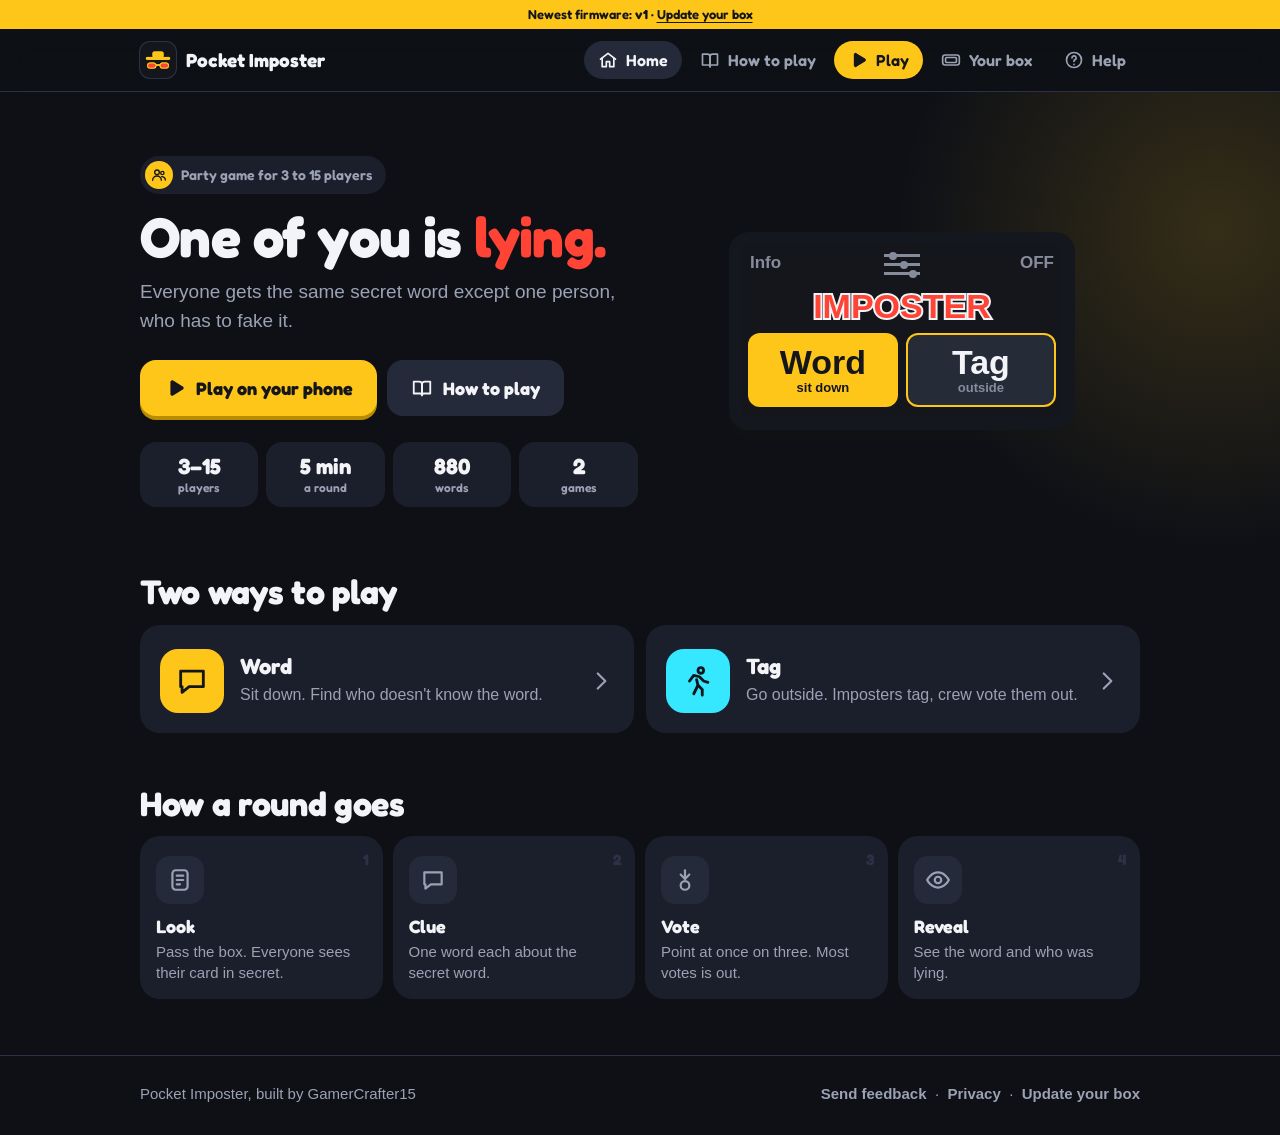
==== commit e6aed8fa: "Phone game: 880 words in 28 categories, player names, pick categories, your own words. Privacy page." ====
--- a/index.html
+++ b/index.html
@@ -38,7 +38,7 @@
     <div class="stats">
       <div><b>3&ndash;15</b><span>players</span></div>
       <div><b>5 min</b><span>a round</span></div>
-      <div><b>450</b><span>words</span></div>
+      <div><b>880</b><span>words</span></div>
       <div><b>2</b><span>games</span></div>
     </div>
   </div>
@@ -94,7 +94,7 @@
 <!-- shell:bottom (generated by tools/site_shell.py - edit there, not here) -->
 <footer><div class="wrap">
   <span>Pocket Imposter, built by GamerCrafter15</span>
-  <span><a href="help/#feedback">Send feedback</a> &nbsp;·&nbsp; <a href="update/">Update your box</a></span>
+  <span><a href="help/#feedback">Send feedback</a> &nbsp;·&nbsp; <a href="privacy/">Privacy</a> &nbsp;·&nbsp; <a href="update/">Update your box</a></span>
 </div></footer>
 <nav class="tabbar" aria-label="Pages"><a href="./" aria-current="page"><svg viewBox="0 0 24 24" aria-hidden="true" fill="none" stroke="currentColor" stroke-width="2" stroke-linecap="round" stroke-linejoin="round"><path d="M3 11l9-7 9 7"/><path d="M5 10v10h5v-6h4v6h5V10"/></svg>Home</a><a href="how-to-play/"><svg viewBox="0 0 24 24" aria-hidden="true" fill="none" stroke="currentColor" stroke-width="2" stroke-linecap="round" stroke-linejoin="round"><path d="M3 5h6a3 3 0 0 1 3 3v12a2 2 0 0 0-2-2H3z"/><path d="M21 5h-6a3 3 0 0 0-3 3v12a2 2 0 0 1 2-2h7z"/></svg>Learn</a><a class="play" href="play/"><span class="disc"><svg viewBox="0 0 24 24" aria-hidden="true" fill="none" stroke="currentColor" stroke-width="2" stroke-linecap="round" stroke-linejoin="round"><path d="M8 5.5v13a1 1 0 0 0 1.5.9l10.4-6.5a1 1 0 0 0 0-1.8L9.5 4.6A1 1 0 0 0 8 5.5z" fill="currentColor"/></svg></span>Play</a><a href="box/"><svg viewBox="0 0 24 24" aria-hidden="true" fill="none" stroke="currentColor" stroke-width="2" stroke-linecap="round" stroke-linejoin="round"><rect x="2" y="6" width="20" height="12" rx="3"/><rect x="5.5" y="9" width="13" height="6" rx="1.2"/></svg>Box</a><a href="help/"><svg viewBox="0 0 24 24" aria-hidden="true" fill="none" stroke="currentColor" stroke-width="2" stroke-linecap="round" stroke-linejoin="round"><circle cx="12" cy="12" r="9"/><path d="M9.5 9.5a2.5 2.5 0 1 1 3.4 2.3c-.6.3-.9.8-.9 1.4v.6"/><path d="M12 17.2v.1"/></svg>Help</a></nav>
 <script src="site.js" data-root=""></script>
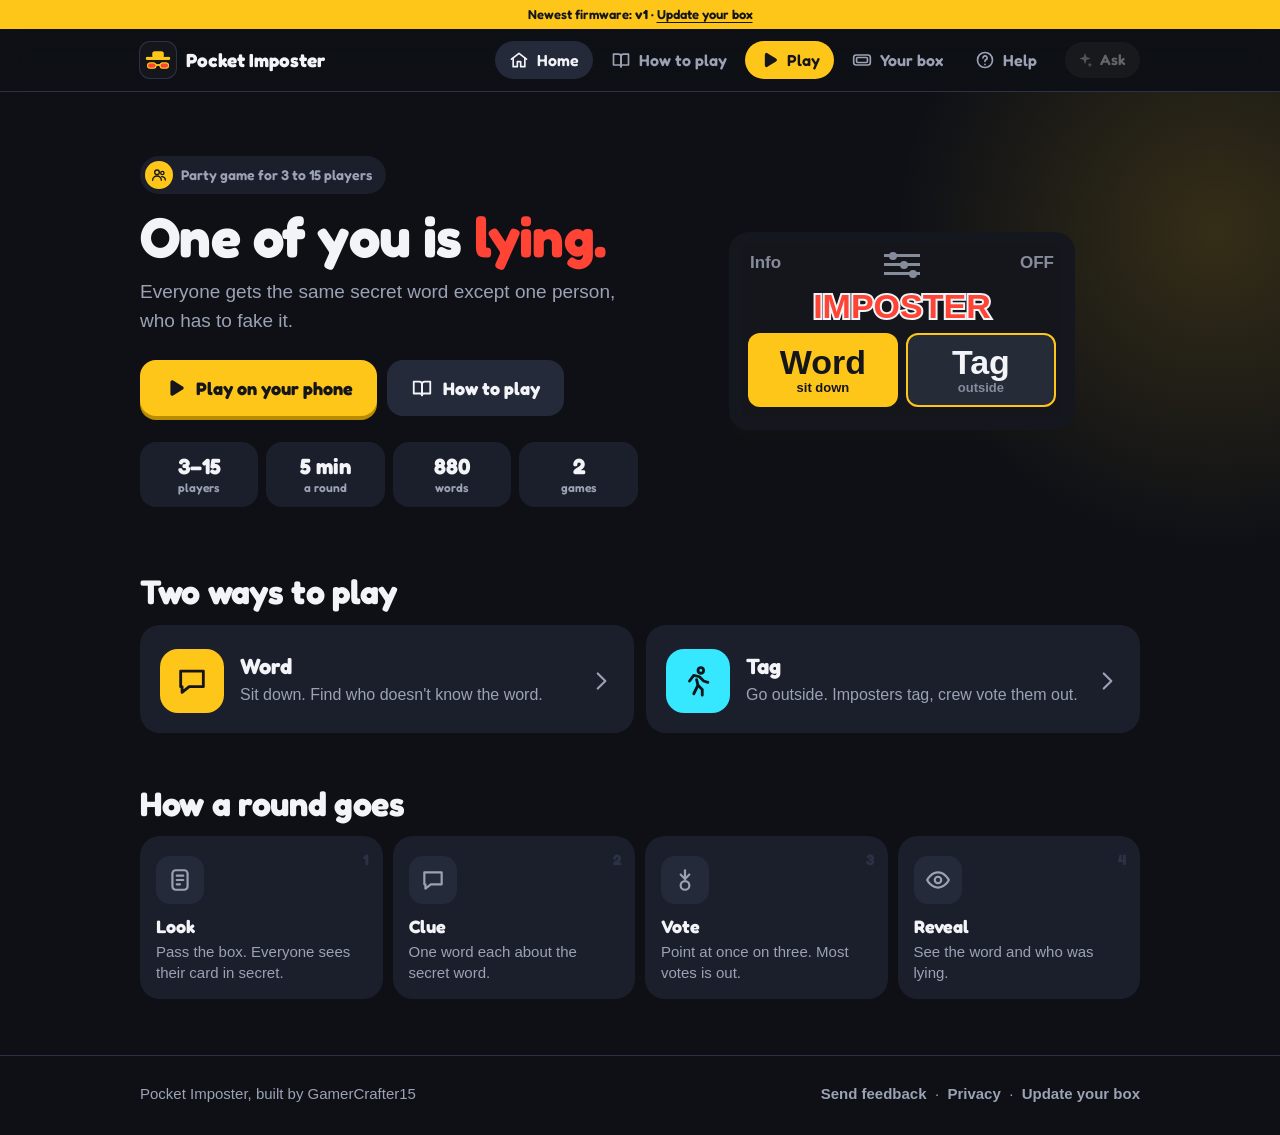
==== commit 03aa4718: "Ask: an AI helper that runs on the iPhone A gold sparkle button on every game screen and an Ask butt" ====
--- a/index.html
+++ b/index.html
@@ -22,6 +22,7 @@
 <header class="bar"><div class="wrap">
   <a class="brand" href="./"><span class="mark"></span><span>Pocket Imposter</span></a>
   <nav class="toptabs" aria-label="Pages"><a href="./" aria-current="page"><svg viewBox="0 0 24 24" aria-hidden="true" fill="none" stroke="currentColor" stroke-width="2" stroke-linecap="round" stroke-linejoin="round"><path d="M3 11l9-7 9 7"/><path d="M5 10v10h5v-6h4v6h5V10"/></svg>Home</a><a href="how-to-play/"><svg viewBox="0 0 24 24" aria-hidden="true" fill="none" stroke="currentColor" stroke-width="2" stroke-linecap="round" stroke-linejoin="round"><path d="M3 5h6a3 3 0 0 1 3 3v12a2 2 0 0 0-2-2H3z"/><path d="M21 5h-6a3 3 0 0 0-3 3v12a2 2 0 0 1 2-2h7z"/></svg>How to play</a><a href="play/" class="play"><svg viewBox="0 0 24 24" aria-hidden="true" fill="none" stroke="currentColor" stroke-width="2" stroke-linecap="round" stroke-linejoin="round"><path d="M8 5.5v13a1 1 0 0 0 1.5.9l10.4-6.5a1 1 0 0 0 0-1.8L9.5 4.6A1 1 0 0 0 8 5.5z" fill="currentColor"/></svg>Play</a><a href="box/"><svg viewBox="0 0 24 24" aria-hidden="true" fill="none" stroke="currentColor" stroke-width="2" stroke-linecap="round" stroke-linejoin="round"><rect x="2" y="6" width="20" height="12" rx="3"/><rect x="5.5" y="9" width="13" height="6" rx="1.2"/></svg>Your box</a><a href="help/"><svg viewBox="0 0 24 24" aria-hidden="true" fill="none" stroke="currentColor" stroke-width="2" stroke-linecap="round" stroke-linejoin="round"><circle cx="12" cy="12" r="9"/><path d="M9.5 9.5a2.5 2.5 0 1 1 3.4 2.3c-.6.3-.9.8-.9 1.4v.6"/><path d="M12 17.2v.1"/></svg>Help</a></nav>
+  <button class="askbtn" data-ai aria-label="Ask for help"><svg viewBox="0 0 24 24" aria-hidden="true"><path fill="currentColor" d="M12 2.5l1.9 5.6L19.5 10l-5.6 1.9L12 17.5l-1.9-5.6L4.5 10l5.6-1.9zM18.5 15l.9 2.6 2.6.9-2.6.9-.9 2.6-.9-2.6-2.6-.9 2.6-.9z"/></svg><span>Ask</span></button>
 </div></header>
 <!-- /shell:top -->
 
@@ -98,6 +99,7 @@
 </div></footer>
 <nav class="tabbar" aria-label="Pages"><a href="./" aria-current="page"><svg viewBox="0 0 24 24" aria-hidden="true" fill="none" stroke="currentColor" stroke-width="2" stroke-linecap="round" stroke-linejoin="round"><path d="M3 11l9-7 9 7"/><path d="M5 10v10h5v-6h4v6h5V10"/></svg>Home</a><a href="how-to-play/"><svg viewBox="0 0 24 24" aria-hidden="true" fill="none" stroke="currentColor" stroke-width="2" stroke-linecap="round" stroke-linejoin="round"><path d="M3 5h6a3 3 0 0 1 3 3v12a2 2 0 0 0-2-2H3z"/><path d="M21 5h-6a3 3 0 0 0-3 3v12a2 2 0 0 1 2-2h7z"/></svg>Learn</a><a class="play" href="play/"><span class="disc"><svg viewBox="0 0 24 24" aria-hidden="true" fill="none" stroke="currentColor" stroke-width="2" stroke-linecap="round" stroke-linejoin="round"><path d="M8 5.5v13a1 1 0 0 0 1.5.9l10.4-6.5a1 1 0 0 0 0-1.8L9.5 4.6A1 1 0 0 0 8 5.5z" fill="currentColor"/></svg></span>Play</a><a href="box/"><svg viewBox="0 0 24 24" aria-hidden="true" fill="none" stroke="currentColor" stroke-width="2" stroke-linecap="round" stroke-linejoin="round"><rect x="2" y="6" width="20" height="12" rx="3"/><rect x="5.5" y="9" width="13" height="6" rx="1.2"/></svg>Box</a><a href="help/"><svg viewBox="0 0 24 24" aria-hidden="true" fill="none" stroke="currentColor" stroke-width="2" stroke-linecap="round" stroke-linejoin="round"><circle cx="12" cy="12" r="9"/><path d="M9.5 9.5a2.5 2.5 0 1 1 3.4 2.3c-.6.3-.9.8-.9 1.4v.6"/><path d="M12 17.2v.1"/></svg>Help</a></nav>
 <script src="site.js" data-root=""></script>
+<script src="ai.js"></script>
 <!-- /shell:bottom -->
 </body>
 </html>
--- a/site.css
+++ b/site.css
@@ -70,6 +70,14 @@
 .toptabs a[aria-current="page"]{color:var(--text);background:var(--surf2)}
 .toptabs a.play{background:var(--gold);color:#14161C}
 @media(min-width:900px){.toptabs{display:flex}}
+/* Ask, the AI helper (ai.js grays it out where it can't run) */
+.askbtn{margin-left:auto;flex:none;display:inline-flex;align-items:center;gap:6px;padding:9px 14px 9px 11px;border:0;
+  border-radius:999px;background:var(--surf2);color:var(--gold);font:600 15px/1 var(--disp);cursor:pointer}
+.askbtn svg{width:18px;height:18px}
+.askbtn span{color:var(--text)}
+@media(min-width:900px){.askbtn{margin-left:4px}}
+/* Narrow phones: on pages with Back, the logo stands in for the name so Ask fits. */
+@media(max-width:520px){.backbtn ~ .brand span:last-child{display:none}}
 
 /* ---------- tab bar, phones ---------- */
 .tabbar{position:fixed;left:0;right:0;bottom:0;z-index:40;display:grid;grid-template-columns:repeat(5,1fr);
@@ -364,3 +372,11 @@
    the description, so they need their own full-strength color back. */
 .mode b,.fix b{color:var(--text)}
 .report .opt span{font:400 15px/1.4 var(--sans)}
+
+/* Inside the iPhone app the page runs under the status bar (viewport-fit=cover),
+   so the sticky bar keeps clear of the clock. In a normal browser this is 0. */
+.bar{padding-top:env(safe-area-inset-top)}
+
+/* Fast taps were zooming the page in on iPhones (double-tap to zoom). This
+   keeps taps as taps; pinching still zooms on the website. */
+html,body,a,button,input,label,summary{touch-action:manipulation}
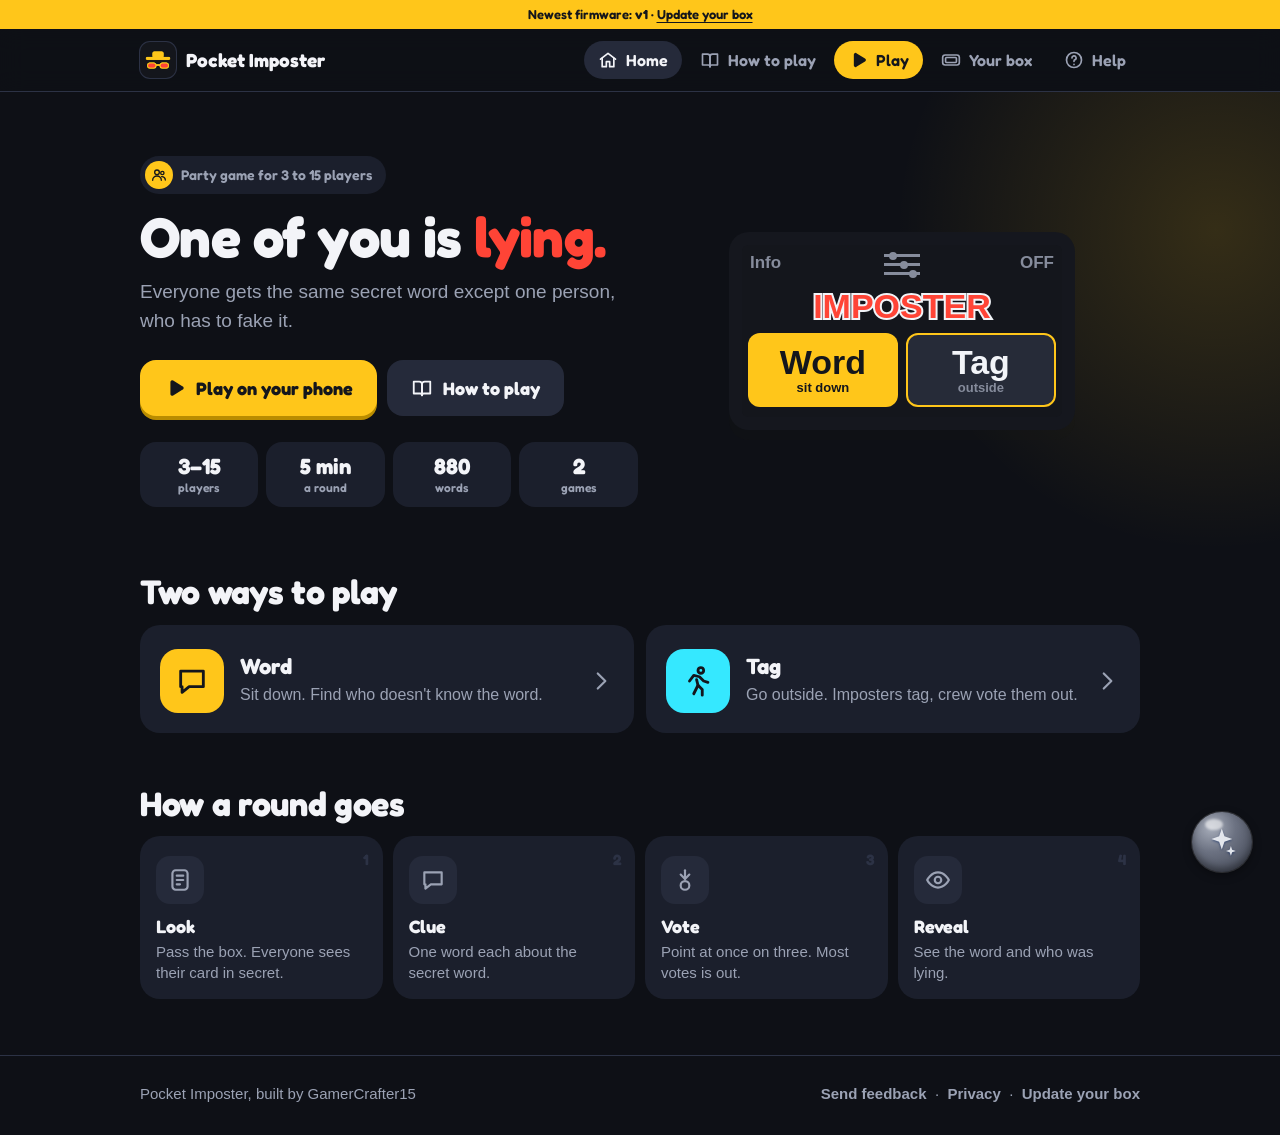
==== commit 6544f8ba: "Ask is a glowing bubble, with step-by-step setup help The AI helper is now a cyan bubble (floating o" ====
--- a/index.html
+++ b/index.html
@@ -22,7 +22,6 @@
 <header class="bar"><div class="wrap">
   <a class="brand" href="./"><span class="mark"></span><span>Pocket Imposter</span></a>
   <nav class="toptabs" aria-label="Pages"><a href="./" aria-current="page"><svg viewBox="0 0 24 24" aria-hidden="true" fill="none" stroke="currentColor" stroke-width="2" stroke-linecap="round" stroke-linejoin="round"><path d="M3 11l9-7 9 7"/><path d="M5 10v10h5v-6h4v6h5V10"/></svg>Home</a><a href="how-to-play/"><svg viewBox="0 0 24 24" aria-hidden="true" fill="none" stroke="currentColor" stroke-width="2" stroke-linecap="round" stroke-linejoin="round"><path d="M3 5h6a3 3 0 0 1 3 3v12a2 2 0 0 0-2-2H3z"/><path d="M21 5h-6a3 3 0 0 0-3 3v12a2 2 0 0 1 2-2h7z"/></svg>How to play</a><a href="play/" class="play"><svg viewBox="0 0 24 24" aria-hidden="true" fill="none" stroke="currentColor" stroke-width="2" stroke-linecap="round" stroke-linejoin="round"><path d="M8 5.5v13a1 1 0 0 0 1.5.9l10.4-6.5a1 1 0 0 0 0-1.8L9.5 4.6A1 1 0 0 0 8 5.5z" fill="currentColor"/></svg>Play</a><a href="box/"><svg viewBox="0 0 24 24" aria-hidden="true" fill="none" stroke="currentColor" stroke-width="2" stroke-linecap="round" stroke-linejoin="round"><rect x="2" y="6" width="20" height="12" rx="3"/><rect x="5.5" y="9" width="13" height="6" rx="1.2"/></svg>Your box</a><a href="help/"><svg viewBox="0 0 24 24" aria-hidden="true" fill="none" stroke="currentColor" stroke-width="2" stroke-linecap="round" stroke-linejoin="round"><circle cx="12" cy="12" r="9"/><path d="M9.5 9.5a2.5 2.5 0 1 1 3.4 2.3c-.6.3-.9.8-.9 1.4v.6"/><path d="M12 17.2v.1"/></svg>Help</a></nav>
-  <button class="askbtn" data-ai aria-label="Ask for help"><svg viewBox="0 0 24 24" aria-hidden="true"><path fill="currentColor" d="M12 2.5l1.9 5.6L19.5 10l-5.6 1.9L12 17.5l-1.9-5.6L4.5 10l5.6-1.9zM18.5 15l.9 2.6 2.6.9-2.6.9-.9 2.6-.9-2.6-2.6-.9 2.6-.9z"/></svg><span>Ask</span></button>
 </div></header>
 <!-- /shell:top -->
 
@@ -99,6 +98,7 @@
 </div></footer>
 <nav class="tabbar" aria-label="Pages"><a href="./" aria-current="page"><svg viewBox="0 0 24 24" aria-hidden="true" fill="none" stroke="currentColor" stroke-width="2" stroke-linecap="round" stroke-linejoin="round"><path d="M3 11l9-7 9 7"/><path d="M5 10v10h5v-6h4v6h5V10"/></svg>Home</a><a href="how-to-play/"><svg viewBox="0 0 24 24" aria-hidden="true" fill="none" stroke="currentColor" stroke-width="2" stroke-linecap="round" stroke-linejoin="round"><path d="M3 5h6a3 3 0 0 1 3 3v12a2 2 0 0 0-2-2H3z"/><path d="M21 5h-6a3 3 0 0 0-3 3v12a2 2 0 0 1 2-2h7z"/></svg>Learn</a><a class="play" href="play/"><span class="disc"><svg viewBox="0 0 24 24" aria-hidden="true" fill="none" stroke="currentColor" stroke-width="2" stroke-linecap="round" stroke-linejoin="round"><path d="M8 5.5v13a1 1 0 0 0 1.5.9l10.4-6.5a1 1 0 0 0 0-1.8L9.5 4.6A1 1 0 0 0 8 5.5z" fill="currentColor"/></svg></span>Play</a><a href="box/"><svg viewBox="0 0 24 24" aria-hidden="true" fill="none" stroke="currentColor" stroke-width="2" stroke-linecap="round" stroke-linejoin="round"><rect x="2" y="6" width="20" height="12" rx="3"/><rect x="5.5" y="9" width="13" height="6" rx="1.2"/></svg>Box</a><a href="help/"><svg viewBox="0 0 24 24" aria-hidden="true" fill="none" stroke="currentColor" stroke-width="2" stroke-linecap="round" stroke-linejoin="round"><circle cx="12" cy="12" r="9"/><path d="M9.5 9.5a2.5 2.5 0 1 1 3.4 2.3c-.6.3-.9.8-.9 1.4v.6"/><path d="M12 17.2v.1"/></svg>Help</a></nav>
 <script src="site.js" data-root=""></script>
+<button class="aibubble" data-ai aria-label="Ask for help"><span class="aiorb"><svg viewBox="0 0 24 24" aria-hidden="true"><path fill="currentColor" d="M12 2.5l1.9 5.6L19.5 10l-5.6 1.9L12 17.5l-1.9-5.6L4.5 10l5.6-1.9zM18.5 15l.9 2.6 2.6.9-2.6.9-.9 2.6-.9-2.6-2.6-.9 2.6-.9z"/></svg></span></button>
 <script src="ai.js"></script>
 <!-- /shell:bottom -->
 </body>
--- a/site.css
+++ b/site.css
@@ -70,14 +70,6 @@
 .toptabs a[aria-current="page"]{color:var(--text);background:var(--surf2)}
 .toptabs a.play{background:var(--gold);color:#14161C}
 @media(min-width:900px){.toptabs{display:flex}}
-/* Ask, the AI helper (ai.js grays it out where it can't run) */
-.askbtn{margin-left:auto;flex:none;display:inline-flex;align-items:center;gap:6px;padding:9px 14px 9px 11px;border:0;
-  border-radius:999px;background:var(--surf2);color:var(--gold);font:600 15px/1 var(--disp);cursor:pointer}
-.askbtn svg{width:18px;height:18px}
-.askbtn span{color:var(--text)}
-@media(min-width:900px){.askbtn{margin-left:4px}}
-/* Narrow phones: on pages with Back, the logo stands in for the name so Ask fits. */
-@media(max-width:520px){.backbtn ~ .brand span:last-child{display:none}}
 
 /* ---------- tab bar, phones ---------- */
 .tabbar{position:fixed;left:0;right:0;bottom:0;z-index:40;display:grid;grid-template-columns:repeat(5,1fr);
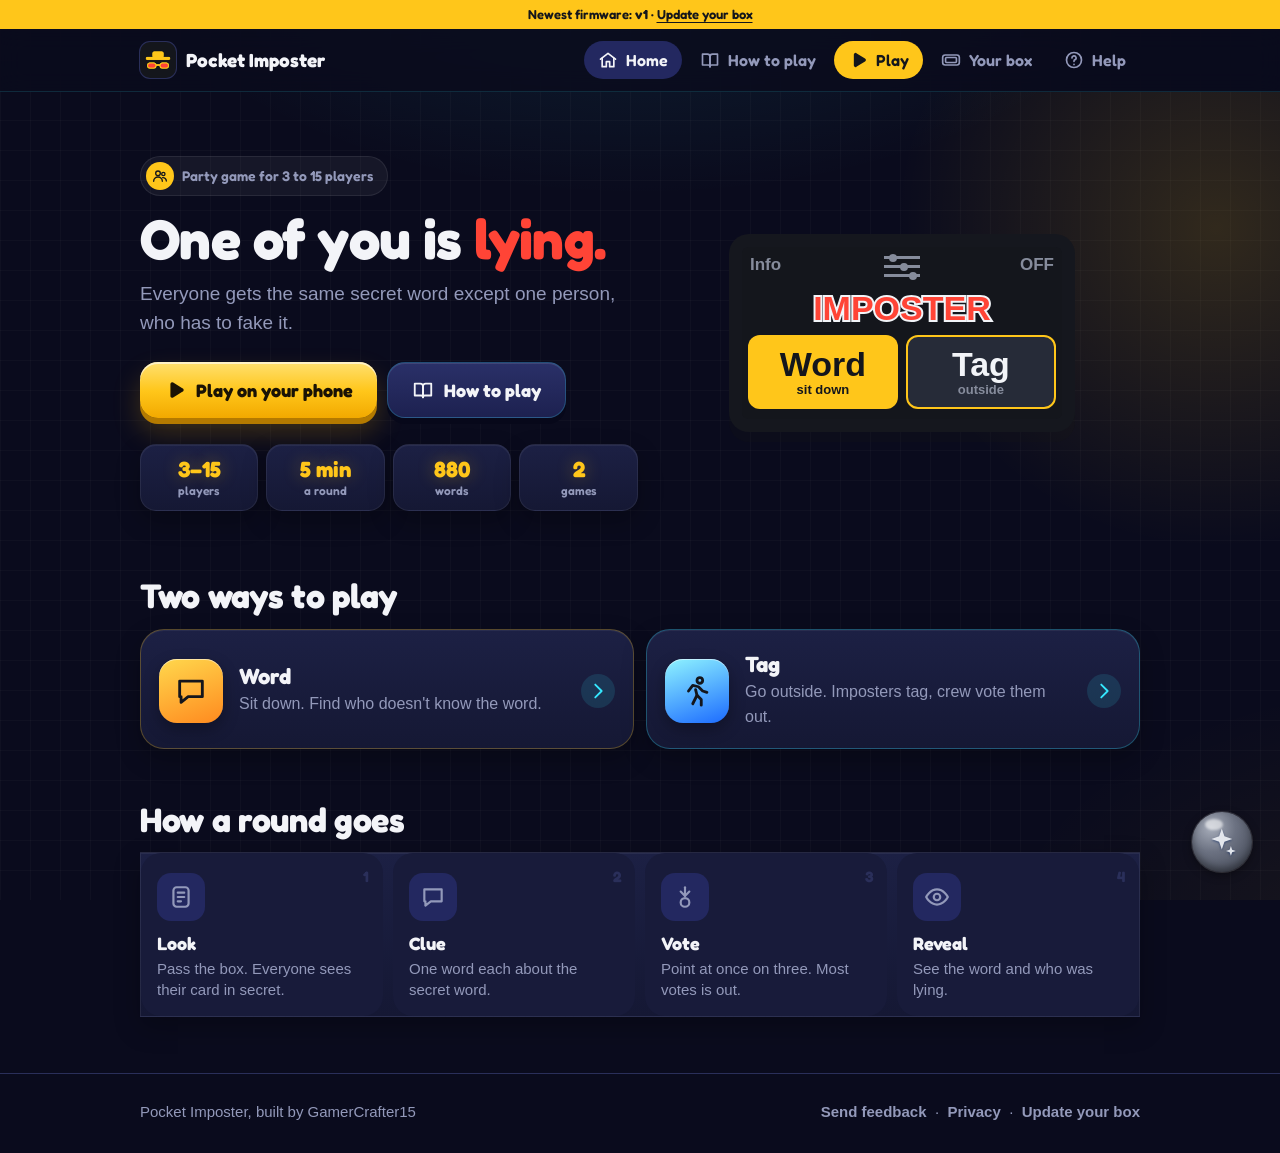
==== commit a2448061: "Tip jar for the iPhone app, and a bolder Tip the Dev button Optional tips through Apple's in-app pur" ====
--- a/index.html
+++ b/index.html
@@ -100,6 +100,7 @@
 <script src="site.js" data-root=""></script>
 <button class="aibubble" data-ai aria-label="Ask for help"><span class="aiorb"><svg viewBox="0 0 24 24" aria-hidden="true"><path fill="currentColor" d="M12 2.5l1.9 5.6L19.5 10l-5.6 1.9L12 17.5l-1.9-5.6L4.5 10l5.6-1.9zM18.5 15l.9 2.6 2.6.9-2.6.9-.9 2.6-.9-2.6-2.6-.9 2.6-.9z"/></svg></span></button>
 <script src="ai.js"></script>
+<script src="tips.js"></script>
 <!-- /shell:bottom -->
 </body>
 </html>
--- a/site.css
+++ b/site.css
@@ -372,3 +372,44 @@
 /* Fast taps were zooming the page in on iPhones (double-tap to zoom). This
    keeps taps as taps; pinching still zooms on the website. */
 html,body,a,button,input,label,summary{touch-action:manipulation}
+
+/* ===================================================================== v2 look
+   Same arcade look as the game (2026-11-16): deep indigo ground with a faint
+   grid, panels with a soft edge, gold main buttons with a bottom edge that
+   presses in, cyan for second things. No pink, nothing flashes. */
+:root{--bg:#0A0B1D;--bg2:#10122B;--surf:#181B3A;--surf2:#232860;--line:#2A2F5A;--mut:#9399BA;--edge:#07081A;--gold-d:#B47A00}
+body{background:
+  radial-gradient(900px 520px at 50% -14%,rgba(53,232,255,.13),transparent 62%),
+  radial-gradient(700px 480px at 110% 108%,rgba(255,198,26,.07),transparent 60%),
+  linear-gradient(rgba(255,255,255,.022) 1px,transparent 1px) 0 0/30px 30px,
+  linear-gradient(90deg,rgba(255,255,255,.022) 1px,transparent 1px) 0 0/30px 30px,var(--bg);background-attachment:fixed}
+.bar{background:rgba(10,11,29,.82);border-bottom-color:rgba(53,232,255,.14)}
+.backbtn{background:rgba(255,255,255,.06);border:1px solid rgba(255,255,255,.09)}
+.card,.fix,.qa,.stats div,.steps>li,.mode,.callout,.report,.facts,.flow,.legend,.safety,.locks,.tiles>*,.win>div{
+  background:linear-gradient(180deg,#1C2044,#151834);border:1px solid rgba(255,255,255,.07);
+  box-shadow:0 10px 24px rgba(0,0,0,.26),inset 0 1px 0 rgba(255,255,255,.06)}
+.stats b{color:var(--gold);text-shadow:0 0 18px rgba(255,198,26,.3)}
+.chip{background:rgba(255,255,255,.05);border:1px solid rgba(255,255,255,.08)}
+/* buttons */
+.cta{border-radius:18px;transition:transform .08s,box-shadow .08s}
+.cta.gold{color:#1A1205;background:linear-gradient(180deg,#FFE070 0%,#FFC61A 52%,#F2A900 100%);
+  box-shadow:0 6px 0 var(--gold-d),0 14px 28px rgba(255,180,0,.22),inset 0 2px 0 rgba(255,255,255,.6)}
+.cta.gold:active{transform:translateY(5px);box-shadow:0 1px 0 var(--gold-d),inset 0 2px 0 rgba(255,255,255,.45)}
+.cta.ghost{background:linear-gradient(180deg,#2A3068,#1D2150);border:1px solid rgba(53,232,255,.22);
+  box-shadow:0 6px 0 var(--edge),inset 0 1px 0 rgba(255,255,255,.1)}
+.cta.ghost:hover{background:linear-gradient(180deg,#323A7A,#232860)}
+.cta.ghost:active{transform:translateY(5px);box-shadow:0 1px 0 var(--edge)}
+/* the two games: glowing icon tiles */
+.mode{border-radius:24px;transition:transform .08s}
+.mode:active{transform:translateY(3px)}
+.mode .ic{box-shadow:inset 0 1px 0 rgba(255,255,255,.5),0 6px 16px rgba(0,0,0,.3)}
+.mode.word .ic{background:linear-gradient(160deg,#FFD84D,#FF8A1F)}
+.mode.word{border-color:rgba(255,198,26,.28)}
+.mode.tag .ic{background:linear-gradient(160deg,#8FF4FF,#1C6BFF)}
+.mode.tag{border-color:rgba(53,232,255,.28)}
+.mode .go{width:34px;height:34px;padding:6px;border-radius:50%;background:rgba(53,232,255,.12);color:var(--cyan)}
+.fix .ic{box-shadow:inset 0 1px 0 rgba(255,255,255,.4)}
+/* tab bar: glass, with Play as a raised gold button */
+.tabbar{background:rgba(12,13,34,.9);border-top-color:rgba(53,232,255,.16)}
+.tabbar a.play .disc{background:linear-gradient(180deg,#FFE070,#F2A900);box-shadow:0 0 0 5px #0C0D22,0 4px 0 5px #0C0D22,0 8px 20px rgba(255,180,0,.3)}
+@media (prefers-reduced-motion:reduce){.cta,.mode{transition:none}}
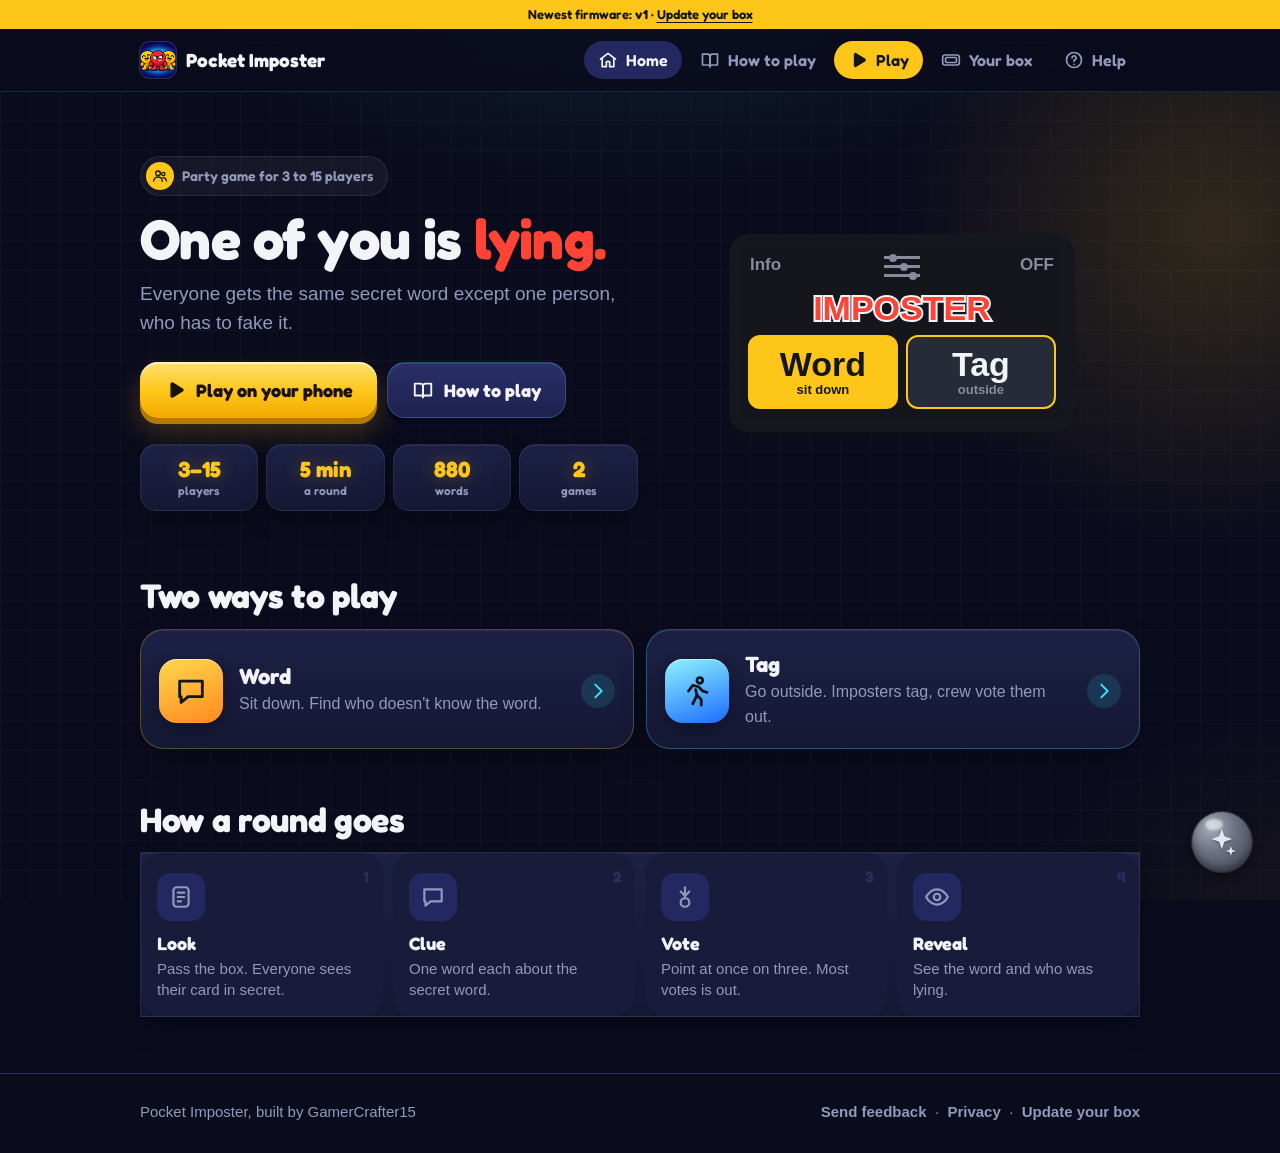
==== commit e5e994a6: "Sounds, siren flash, Share, safer names, player cards, late joining - UI sounds (tools/make_sfx.py r" ====
--- a/index.html
+++ b/index.html
@@ -101,6 +101,7 @@
 <button class="aibubble" data-ai aria-label="Ask for help"><span class="aiorb"><svg viewBox="0 0 24 24" aria-hidden="true"><path fill="currentColor" d="M12 2.5l1.9 5.6L19.5 10l-5.6 1.9L12 17.5l-1.9-5.6L4.5 10l5.6-1.9zM18.5 15l.9 2.6 2.6.9-2.6.9-.9 2.6-.9-2.6-2.6-.9 2.6-.9z"/></svg></span></button>
 <script src="ai.js"></script>
 <script src="tips.js"></script>
+<script src="sfx.js"></script>
 <!-- /shell:bottom -->
 </body>
 </html>
--- a/site.css
+++ b/site.css
@@ -412,4 +412,9 @@
 /* tab bar: glass, with Play as a raised gold button */
 .tabbar{background:rgba(12,13,34,.9);border-top-color:rgba(53,232,255,.16)}
 .tabbar a.play .disc{background:linear-gradient(180deg,#FFE070,#F2A900);box-shadow:0 0 0 5px #0C0D22,0 4px 0 5px #0C0D22,0 8px 20px rgba(255,180,0,.3)}
+/* the Word / Tag switch on How to play: the one not picked still looks tappable */
+.seg{background:rgba(255,255,255,.04);border:1px solid rgba(255,255,255,.07)}
+.seg button:not([aria-selected="true"]){background:linear-gradient(180deg,#252A62,#1A1E48);border:1px solid rgba(53,232,255,.26);color:#D6FAFF}
+.seg button:not([aria-selected="true"]) svg{color:var(--cyan)}
+.seg button[aria-selected="true"]{box-shadow:0 4px 0 rgba(0,0,0,.35)}
 @media (prefers-reduced-motion:reduce){.cta,.mode{transition:none}}
